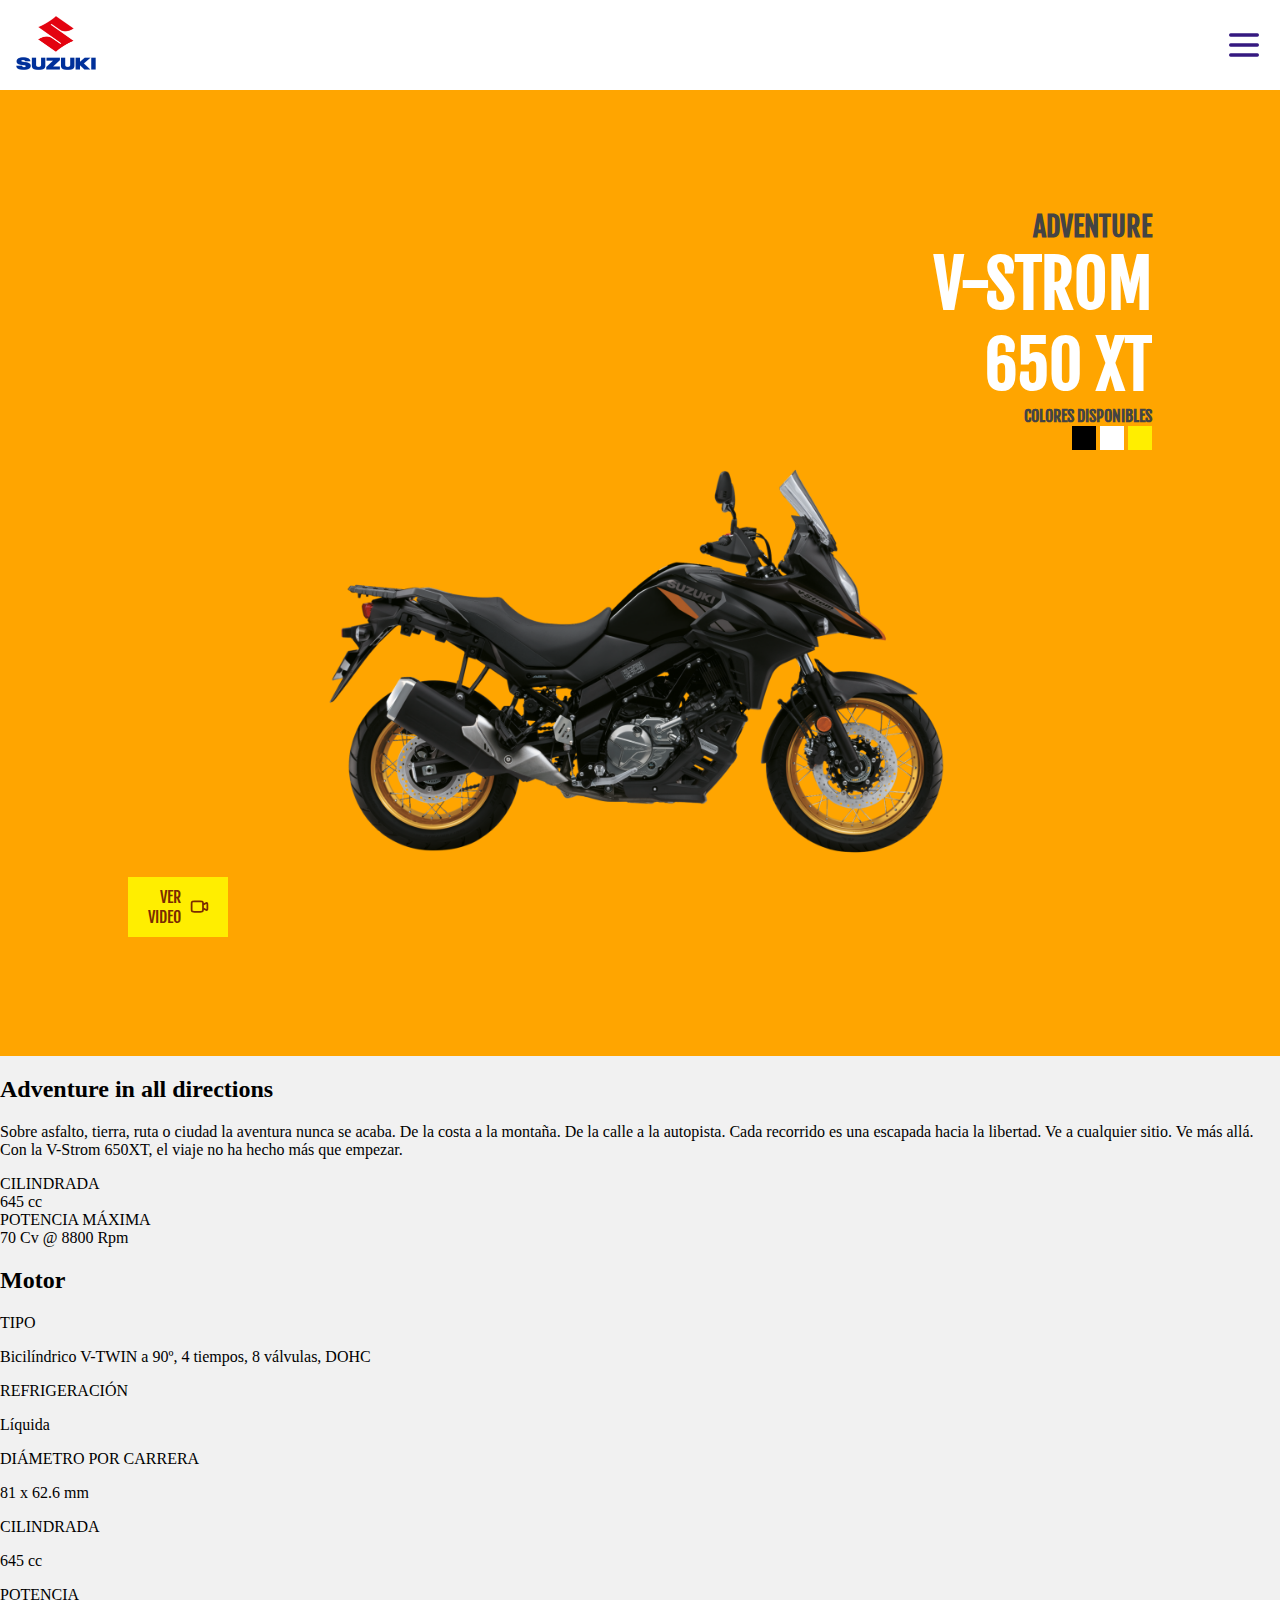
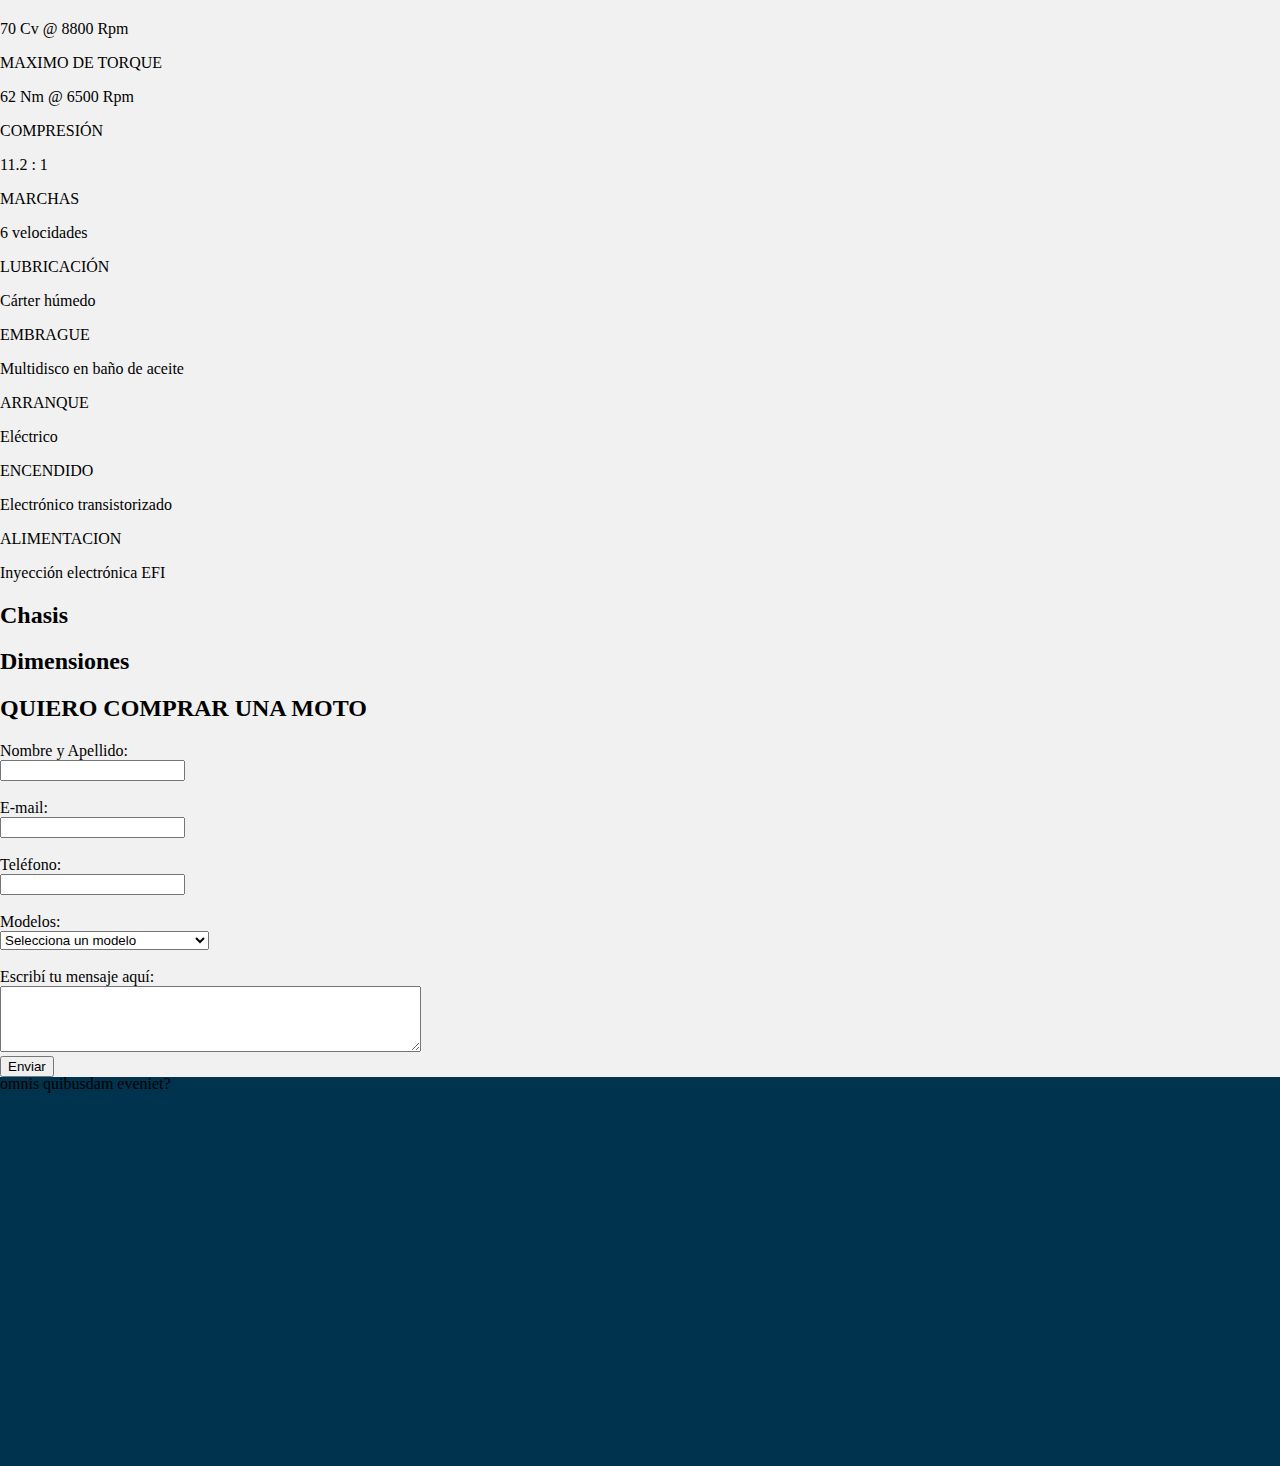
==== index.html @ 455bd17c "funcionalidad con js1" ====
<!DOCTYPE html>
<html lang="en">
<head>
    <meta charset="UTF-8">
    <meta name="viewport" content="width=device-width, initial-scale=1.0">
    <title>Mi primera web</title>
    <link rel="preconnect" href="https://fonts.googleapis.com">
    <link rel="preconnect" href="https://fonts.gstatic.com" crossorigin>
    <link href="https://fonts.googleapis.com/css2?family=Fjalla+One&display=swap" rel="stylesheet">
    <link rel="stylesheet" href="./src/styles.css">

</head>
<body>


    <header>

        <div class="contenedor_header">
            <div class="div_img_logo">
                <img class="logo_susuki" src="./archivos/Suzuki_logo_2.svg.png">
            </div>
            <div class="contenedor_icono_menu">
                <img class="contenedor_icono_menu" src="./archivos/icono_menu.svg" alt="menu">
            </div>
            <ul class="contenedor_links">
                <li class="li_titulo"><a href="index.html">inicio</a></li>
                <li class="li_titulo"><a href="./links/contacto.html">contacto</a></li>
                <li class="li_titulo"><a href="./links/contenido.html">contenido</a></li>
                <li class="li_titulo"><a href="./links/buscador.html">buscador</a></li>
            </ul>
        </div>

    </header>

    <main>

        <!-- titilo de la pagina -->
        <div class="div_img_motos">
            <div class="titulos_v-strom">
                <div class="titulo_2">
                    ADVENTURE
                </div>
                <div class="titulo_1">
                    V-STROM
                </div>
                <div class="titulo_1">
                    650 XT
                </div>
            </div>

            <div class="div_seccion_colores">
                <div class="letras_colores">COLORES DISPONIBLES</div>
                <div class="contenedor_colores">
                    <div class="colores" id="color_negro"></div>
                    <div class="colores" id="color_blanco"></div>
                    <div class="colores" id="color_amarillo"></div>
                </div>
                
            </div>


        <!-- aqui van las imagenes de las motos -->

        
            <img class="img_moto" id="moto_negra" src="./archivos/moto_negra.png">
            <img class="img_moto" id="moto_blanca" src="./archivos/moto_blanca.png">
            <img class="img_moto" id="moto_amarilla" src="./archivos/moto_amarilla.png">
            
            


            <div class="ver_video">
                <a class="a_video" target="_blank" href="https://www.youtube.com/watch?v=mxHO9ex-PoE">
                    <div>VER VIDEO</div>
                    <img class="icono_video" src="./archivos/icono_video.svg" alt="video">
                </a>
                
            </div>
            

        </div>
        
        <!-- descripciones y resto de contenido -->
        <div>
            <h2>Adventure in all directions</h2>
            <p>Sobre asfalto, tierra, ruta o ciudad la aventura nunca se
                acaba. De la costa a la montaña. De la calle a la autopista. 
                Cada recorrido es una escapada hacia la libertad.
                Ve a cualquier sitio. Ve más allá. Con la V-Strom 650XT,
                el viaje no ha hecho más que empezar.</p>



            <div>CILINDRADA</div>
            <div>645 cc</div>
            <div>POTENCIA MÁXIMA</div>
            <div>70 Cv @ 8800 Rpm</div>
        </div>
        

        <!-- recuadro con caracteristicas especificas -->
    
        <div>
            <div>
                <h2>Motor</h2>
                <div>
                    <div>TIPO</div>
                    <p>Bicilíndrico V-TWIN a 90º, 4 tiempos, 8 válvulas, DOHC</p>
                </div>
                <div>
                    <div>REFRIGERACIÓN</div>
                    <p>Líquida</p>
                </div>
                <div>
                    <div>DIÁMETRO POR CARRERA</div>
                    <p>81 x 62.6 mm</p>
                </div>
                <div>
                    <div>CILINDRADA</div>
                    <p>645 cc</p>
                </div>
                <div>
                    <div>POTENCIA</div>
                    <p>70 Cv @ 8800 Rpm</p>
                </div>
                <div>
                    <div>MAXIMO DE TORQUE</div>
                    <p>62 Nm @ 6500 Rpm</p>
                </div>
                <div>
                    <div>COMPRESIÓN</div>
                    <p>11.2 : 1</p>
                </div>
                <div>
                    <div>MARCHAS</div>
                    <p>6 velocidades</p>
                </div>
                <div>
                    <div>LUBRICACIÓN</div>
                    <p>Cárter húmedo</p>
                </div>
                <div>
                    <div>EMBRAGUE</div>
                    <p>Multidisco en baño de aceite</p>
                </div>
                <div>
                    <div>ARRANQUE</div>
                    <p>Eléctrico</p>
                </div>
                <div>
                    <div>ENCENDIDO</div>
                    <p>Electrónico transistorizado</p>
                </div>
                <div>
                    <div>ALIMENTACION</div>
                    <p>Inyección electrónica EFI</p>
                </div>
            </div>
            <div>
                <h2>Chasis</h2>
            </div>
            <div>
                <h2>Dimensiones</h2>
            </div>
        </div>
        

        <div>
            <h2>QUIERO COMPRAR UNA MOTO</h2>
            <form action="">
                <div>
                    <label for="nombre">Nombre y Apellido:</label><br>
                    <input type="text" id="nombre" name="nombre" required><br><br>

                    <label for="email">E-mail:</label><br>
                    <input type="email" id="email" name="email" required><br><br>

                    <label for="telefono">Teléfono:</label><br>
                    <input type="tel" id="telefono" name="telefono" required><br><br>

                    <label for="modelo">Modelos:</label><br>
                    <select id="modelo" name="modelo" required>
                        <option value="">Selecciona un modelo</option>
                        <option value="modelo1">V-STROM 650XT color Negro</option>
                        <option value="modelo2">V-STROM 650XT color blanco</option>
                        <option value="modelo3">V-STROM 650XT color amarillo</option>
                    </select>
                </div>

                <br>

                <div>
                    <label for="mensaje">Escribí tu mensaje aquí:</label><br>
                    <textarea id="mensaje" name="mensaje" rows="4" cols="50" required></textarea>                    
                </div>
                <div>
                    <input type="submit" value="Enviar">
                </div>
            </form>
        </div>
    </main>

    <footer>

        <h3>pie de pagina</h3>
        <p>Lorem, ipsum dolor sit amet consectetur adipisicing elit.
             Explicabo expedita perferendis vitae quos aliquam! Accusantium
              corporis nobis culpa atque, dolorum est sed
             deserunt nihil dolore optio sint omnis quibusdam eveniet?</p>
   
    </footer>
</body>
<script src="./src/app.js"></script>
</html>
---- src/styles.css ----
body {
    background-color: rgb(255, 255, 255);
    margin: 0;
}

header {
    background-color: white;
    position: fixed;
    width: 100%;
    top: 0;
    padding: 1rem;
    z-index: 1;
}

main{
    position: relative;
    top: 5rem;
}

.contenedor_header{
    display: flex;
    justify-content: space-between;
    align-items: center;

}
.contenedor_header{
    margin-right: 2rem;
}

.li_titulo{
    margin: 0.5rem;
    list-style-type: none;
}

.contenedor_links{
    display: none;
    flex-direction: row;

}

a{
    text-decoration: none; /* Elimina el subrayado */
    color: inherit; /* Hereda el color del texto padre */
}


.logo_susuki{
    width: 5rem;
}

.contenedor_icono_menu{
    height: 2.5rem
}




main{
    background-color:#f1f1f1;
}

footer{
    background-color: #00334d;
    height: 50vh;
}


.div_img_motos{
    background-color: orange;
    background-image: url(https://suzukimotosarg.com.ar/wp-content/uploads/2021/08/bgmoto.png);
    background-size: contain;
    display: flex;
    padding: 10%;
    
    flex-wrap: wrap;
    font-family: "Oswald", "Fjalla One", "Raleway", sans-serif;
    color: #444444;
    text-align: right;
    justify-content: flex-end;
    max-height: 45rem;
    justify-content: center;

    

}

.titulos_v-strom{
    width: 100%;
}

.titulo_1{
    color: white;
    font-size: 4rem;
    font-weight: 900;
}

.titulo_2{
    font-weight: 900;
    font-size: calc(1.3rem + .6vw);
}

.img_moto{
   
    
    width: 100%;
    height: 100%;
    max-height: 50rem;
    max-width: 40rem;
    
}

#moto_blanca{
    display: none;
}
#moto_amarilla{
    display: none;
}

.div_seccion_colores{
    

    display: flex;
    align-items: flex-end;
    flex-direction: column;
    width: 100%;
}

.letras_colores{
    width: 10rem;
    font-weight: 700;
    
}

.contenedor_colores{
    width: 100%;
    display: flex;
    justify-content: flex-end;
    gap: 0.25rem;
}
.colores{
    height: 1.5rem;
    width: 1.5rem;

}

#color_negro{
    background-color: black;
    cursor: pointer;
}
#color_blanco{
    background-color: rgb(255, 255, 255);
    cursor: pointer;
}

#color_amarillo{
    background-color: rgb(255, 238, 0);
    cursor: pointer;
}

.ver_video{
    width: 100%;
    display: flex;
    justify-content: flex-start;
    align-items: center;
}

.a_video{
    text-decoration: none;
    color: inherit;
    width: 5rem;
    display: flex;
    justify-content: flex-start;
    align-items: center;
    background-color: #ffee00;
    padding: 10px;    
    color: #7a2b00;
}

.icono_video{
    height: 1.3rem;
    margin: 0.5rem;
    
}
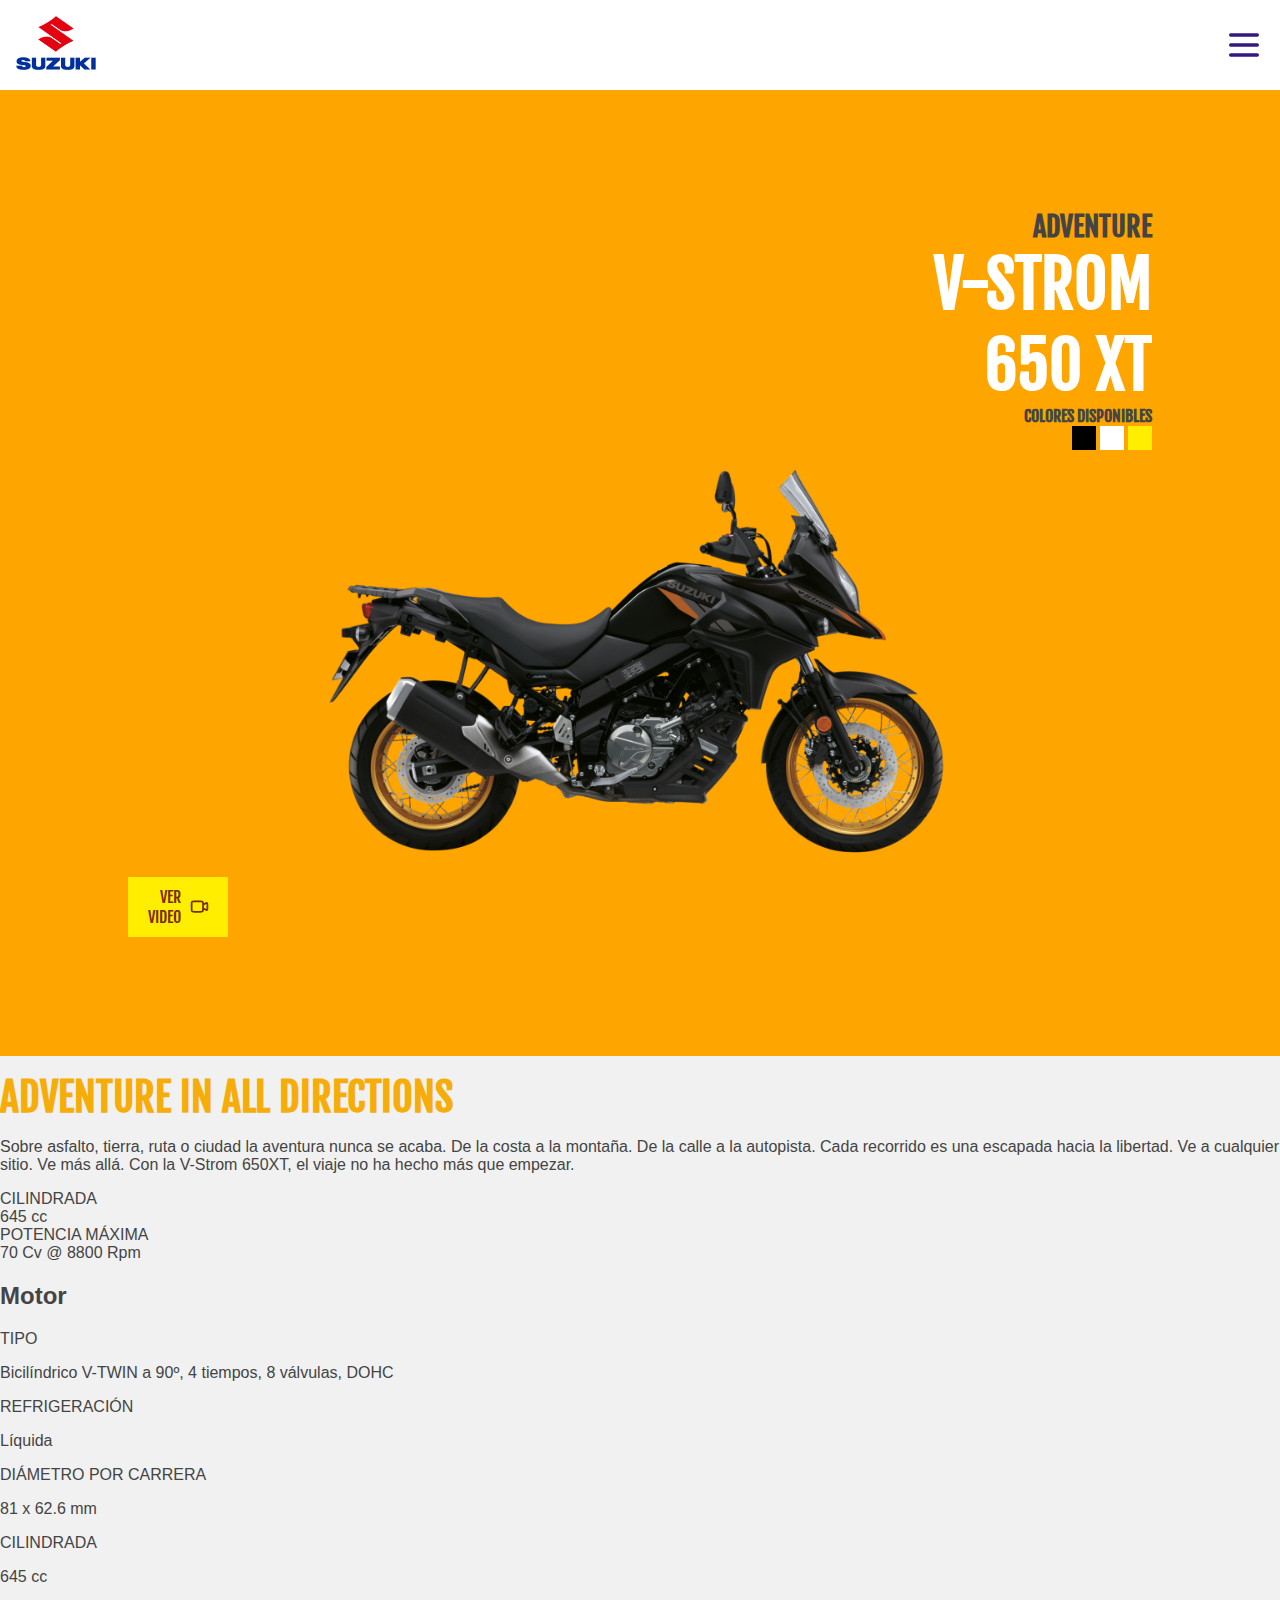
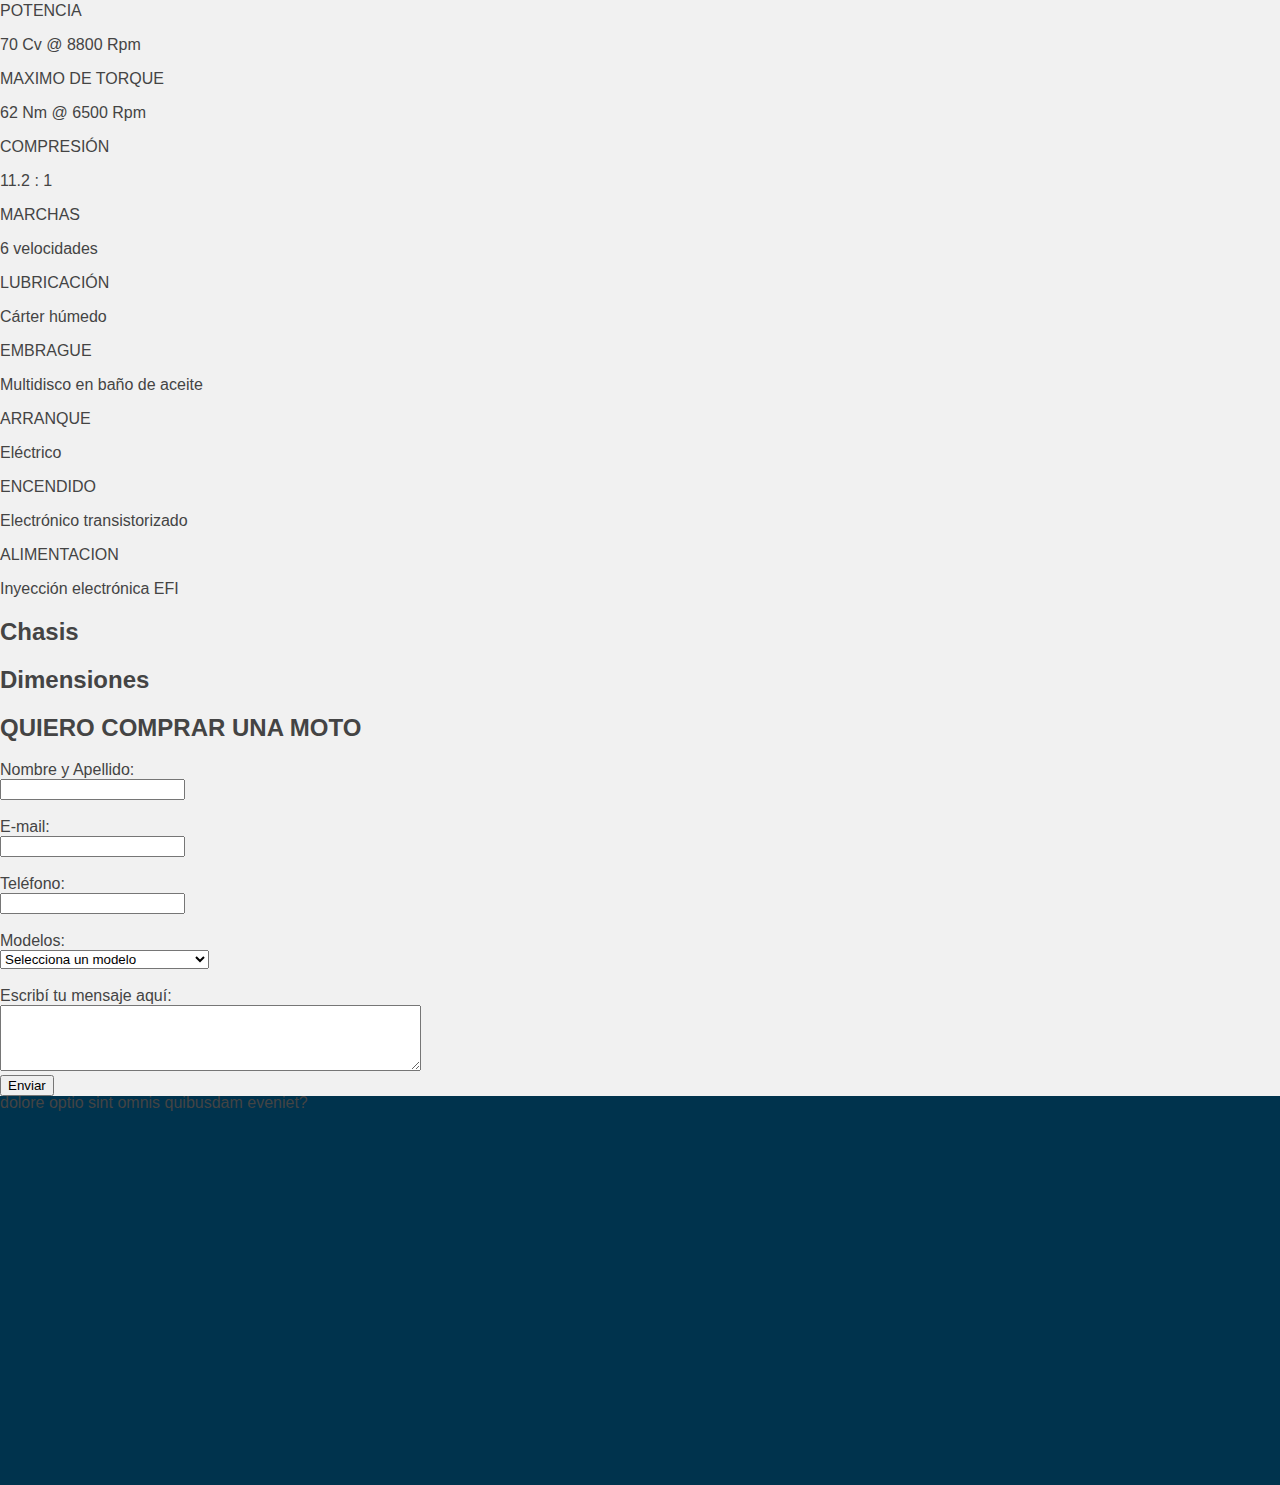
==== commit d9afde68: "funcionalidad con js2" ====
--- a/index.html
+++ b/index.html
@@ -82,7 +82,7 @@
         
         <!-- descripciones y resto de contenido -->
         <div>
-            <h2>Adventure in all directions</h2>
+            <h2 class="eslogan">ADVENTURE IN ALL DIRECTIONS</h2>
             <p>Sobre asfalto, tierra, ruta o ciudad la aventura nunca se
                 acaba. De la costa a la montaña. De la calle a la autopista. 
                 Cada recorrido es una escapada hacia la libertad.
--- a/src/styles.css
+++ b/src/styles.css
@@ -1,6 +1,8 @@
 body {
     background-color: rgb(255, 255, 255);
     margin: 0;
+    font-family: "Fira Sans", "Roboto", "Open Sans", sans-serif;
+    color: #444444;
 }
 
 header {
@@ -182,4 +184,10 @@
     
 }
 
-
+.eslogan{
+    color: #f6ad09;
+    margin: 1rem 0rem;
+    font-size: 2.5rem;
+    font-weight: bolder;
+    font-family: "Oswald", "Fjalla One", "Raleway", sans-serif;
+}
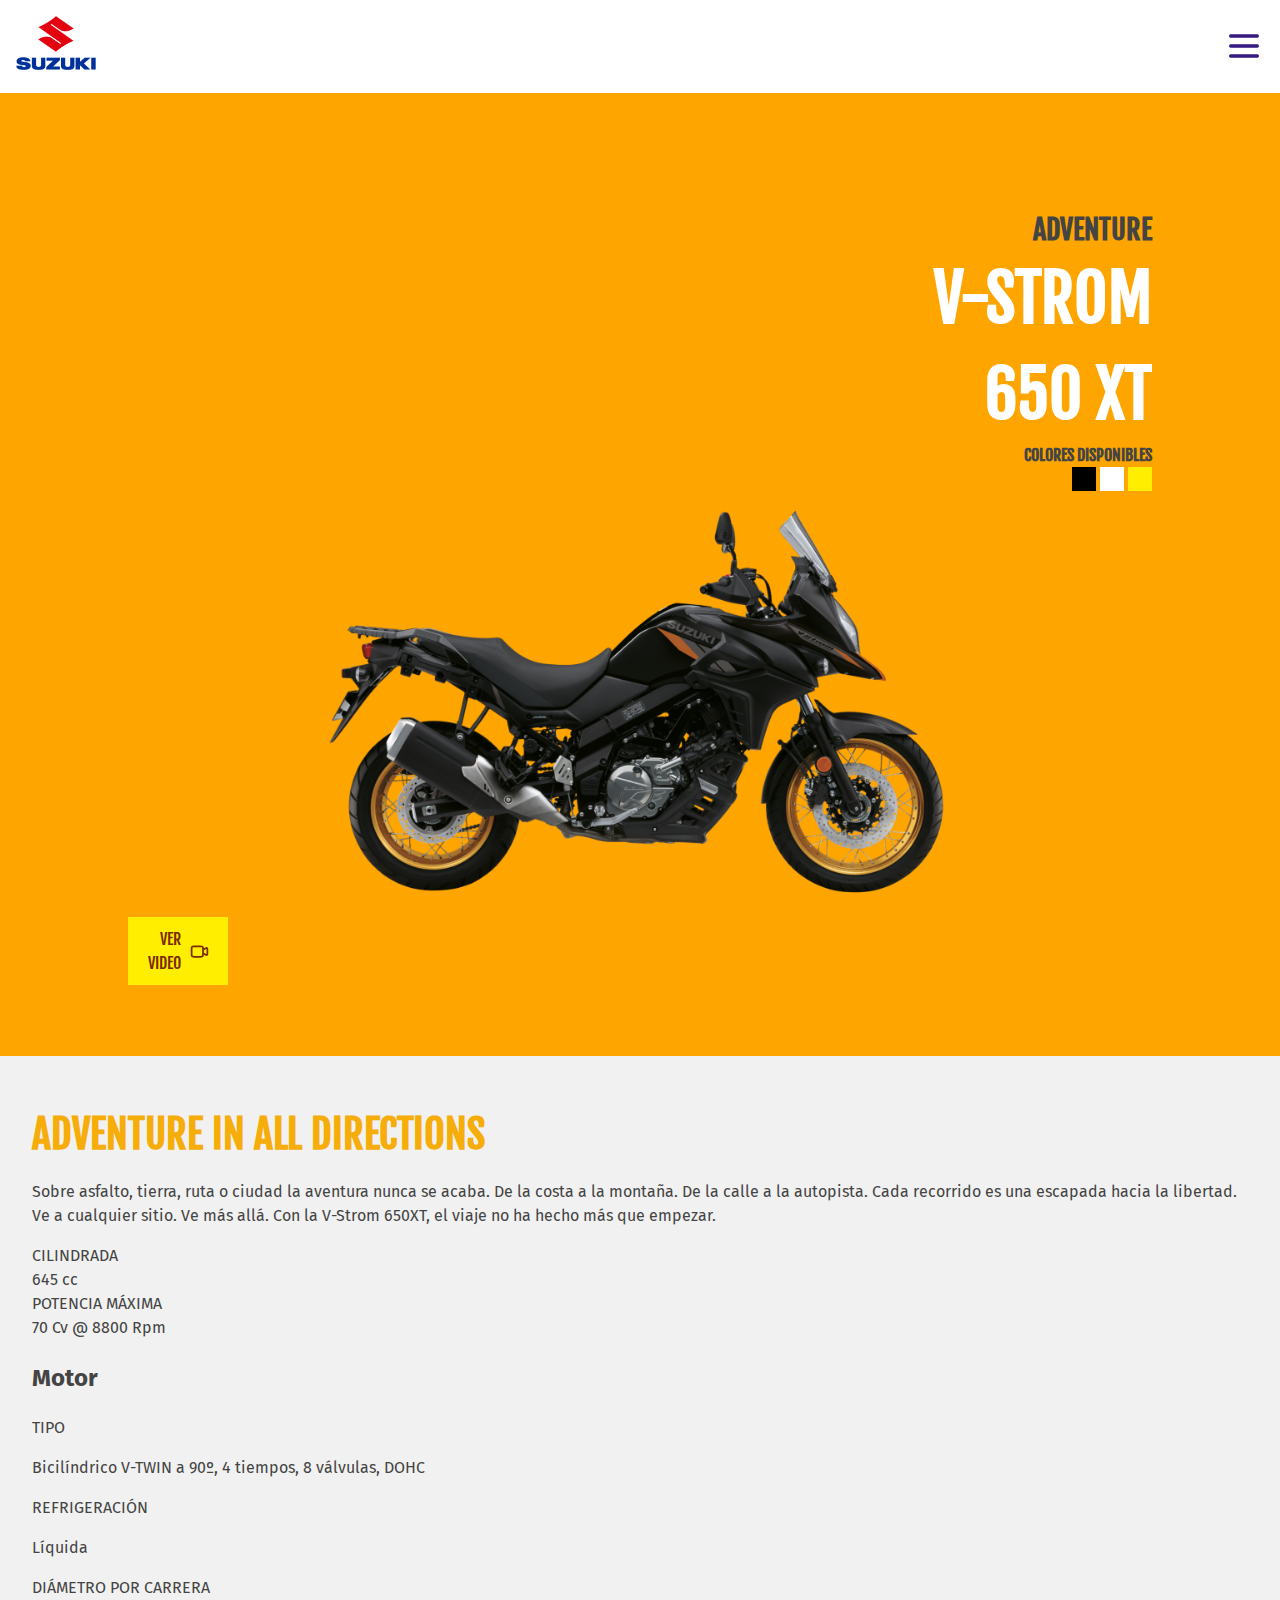
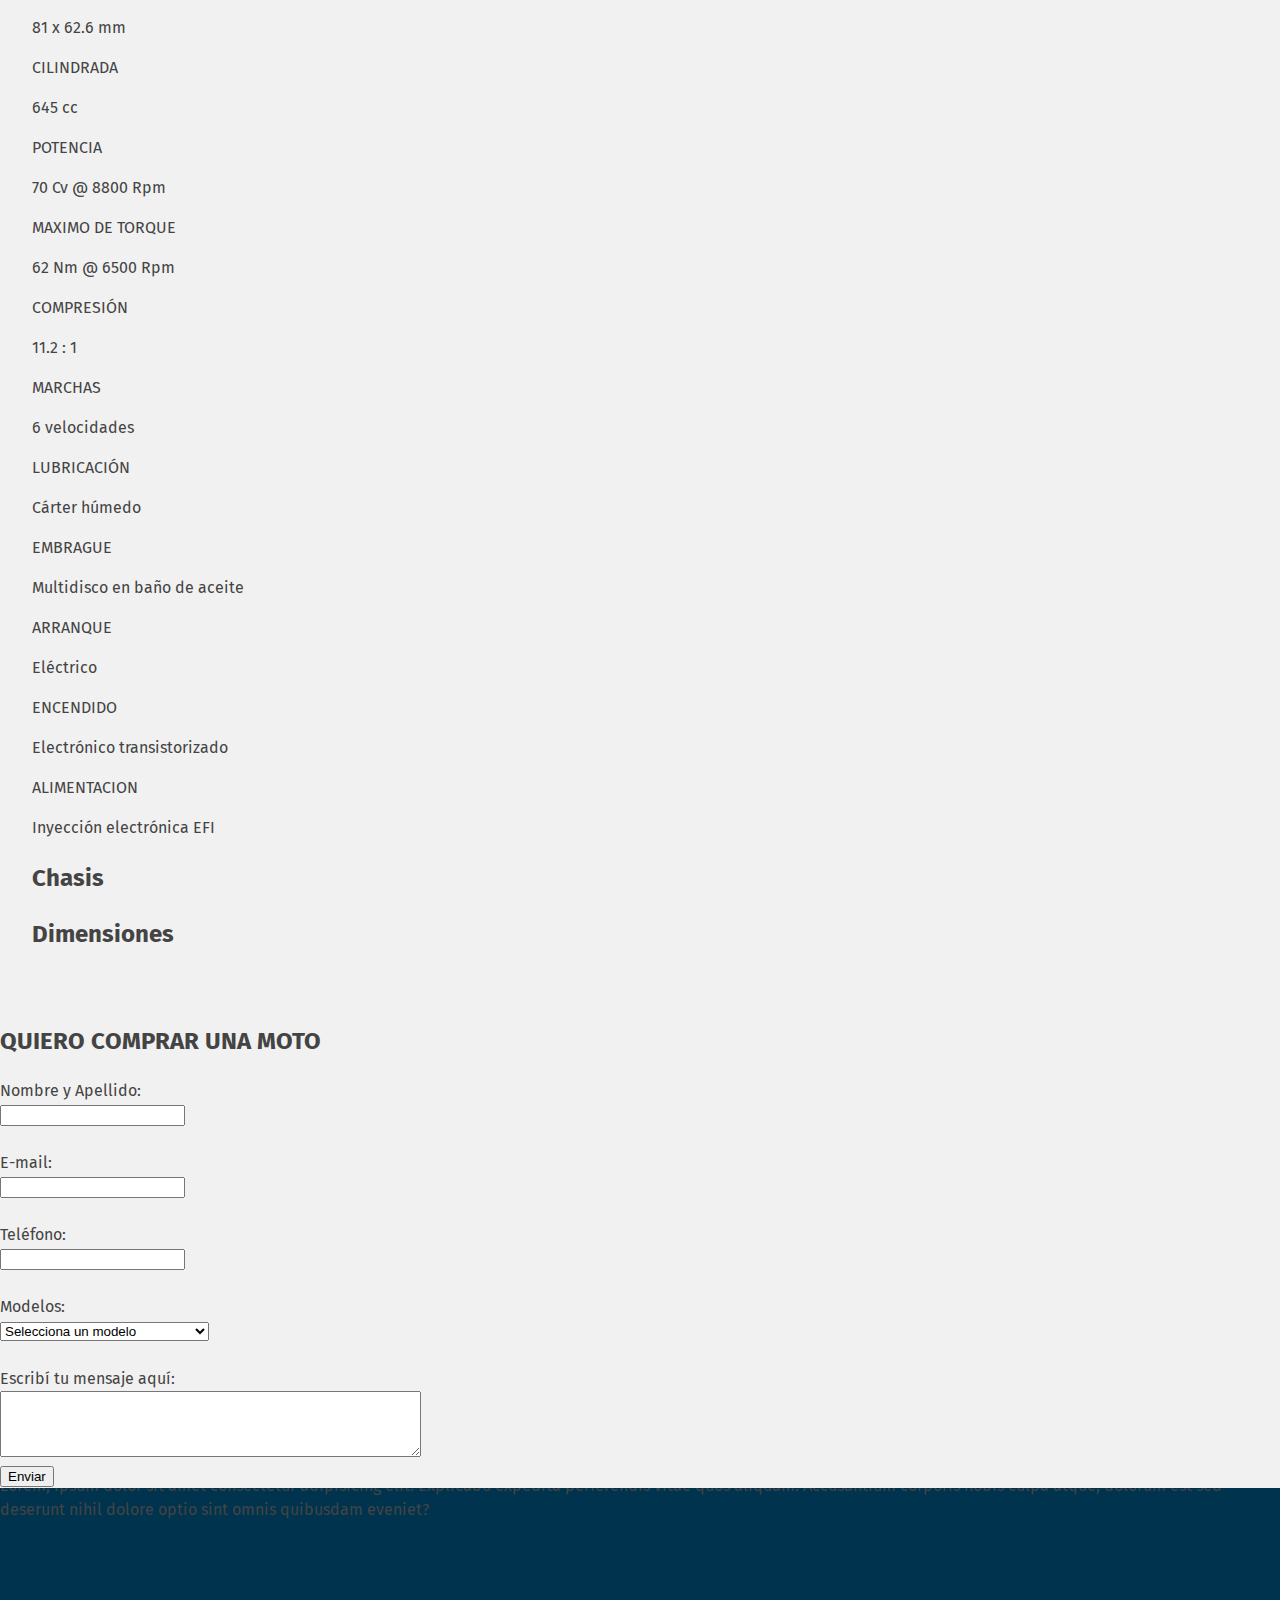
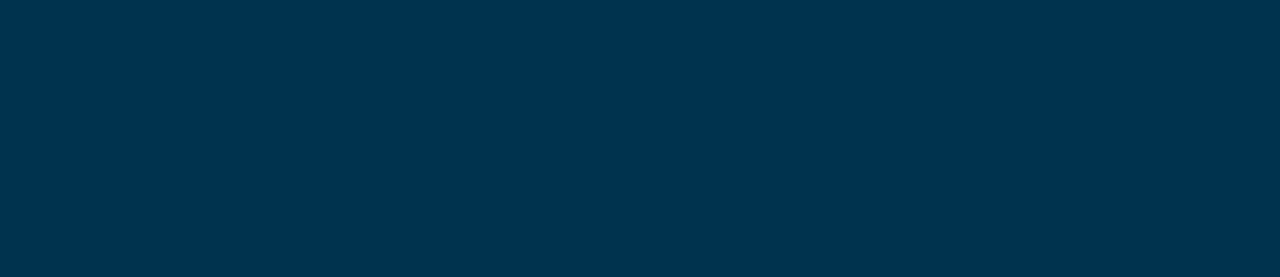
==== commit c7a13c7e: "funcionalidad con js4" ====
--- a/index.html
+++ b/index.html
@@ -7,6 +7,9 @@
     <link rel="preconnect" href="https://fonts.googleapis.com">
     <link rel="preconnect" href="https://fonts.gstatic.com" crossorigin>
     <link href="https://fonts.googleapis.com/css2?family=Fjalla+One&display=swap" rel="stylesheet">
+    <link rel="preconnect" href="https://fonts.googleapis.com">
+    <link rel="preconnect" href="https://fonts.gstatic.com" crossorigin>
+    <link href="https://fonts.googleapis.com/css2?family=Fira+Sans:ital,wght@0,100;0,200;0,300;0,400;0,500;0,600;0,700;0,800;0,900;1,100;1,200;1,300;1,400;1,500;1,600;1,700;1,800;1,900&family=Fjalla+One&display=swap" rel="stylesheet">
     <link rel="stylesheet" href="./src/styles.css">
 
 </head>
@@ -81,89 +84,93 @@
         </div>
         
         <!-- descripciones y resto de contenido -->
-        <div>
-            <h2 class="eslogan">ADVENTURE IN ALL DIRECTIONS</h2>
-            <p>Sobre asfalto, tierra, ruta o ciudad la aventura nunca se
-                acaba. De la costa a la montaña. De la calle a la autopista. 
-                Cada recorrido es una escapada hacia la libertad.
-                Ve a cualquier sitio. Ve más allá. Con la V-Strom 650XT,
-                el viaje no ha hecho más que empezar.</p>
-
-
-
-            <div>CILINDRADA</div>
-            <div>645 cc</div>
-            <div>POTENCIA MÁXIMA</div>
-            <div>70 Cv @ 8800 Rpm</div>
-        </div>
+
+        <div class="container-descripciones">
+
+            
+            <div>
+                <h2 class="eslogan">ADVENTURE IN ALL DIRECTIONS</h2>
+                <p>Sobre asfalto, tierra, ruta o ciudad la aventura nunca se
+                    acaba. De la costa a la montaña. De la calle a la autopista. 
+                    Cada recorrido es una escapada hacia la libertad.
+                    Ve a cualquier sitio. Ve más allá. Con la V-Strom 650XT,
+                    el viaje no ha hecho más que empezar.</p>
+
+
+
+                <div>CILINDRADA</div>
+                <div>645 cc</div>
+                <div>POTENCIA MÁXIMA</div>
+                <div>70 Cv @ 8800 Rpm</div>
+            </div>
+            
+
+            <!-- recuadro con caracteristicas especificas -->
         
-
-        <!-- recuadro con caracteristicas especificas -->
-    
-        <div>
             <div>
-                <h2>Motor</h2>
-                <div>
-                    <div>TIPO</div>
-                    <p>Bicilíndrico V-TWIN a 90º, 4 tiempos, 8 válvulas, DOHC</p>
-                </div>
-                <div>
-                    <div>REFRIGERACIÓN</div>
-                    <p>Líquida</p>
-                </div>
-                <div>
-                    <div>DIÁMETRO POR CARRERA</div>
-                    <p>81 x 62.6 mm</p>
-                </div>
-                <div>
-                    <div>CILINDRADA</div>
-                    <p>645 cc</p>
-                </div>
-                <div>
-                    <div>POTENCIA</div>
-                    <p>70 Cv @ 8800 Rpm</p>
-                </div>
-                <div>
-                    <div>MAXIMO DE TORQUE</div>
-                    <p>62 Nm @ 6500 Rpm</p>
-                </div>
-                <div>
-                    <div>COMPRESIÓN</div>
-                    <p>11.2 : 1</p>
-                </div>
-                <div>
-                    <div>MARCHAS</div>
-                    <p>6 velocidades</p>
-                </div>
-                <div>
-                    <div>LUBRICACIÓN</div>
-                    <p>Cárter húmedo</p>
-                </div>
-                <div>
-                    <div>EMBRAGUE</div>
-                    <p>Multidisco en baño de aceite</p>
-                </div>
-                <div>
-                    <div>ARRANQUE</div>
-                    <p>Eléctrico</p>
-                </div>
-                <div>
-                    <div>ENCENDIDO</div>
-                    <p>Electrónico transistorizado</p>
-                </div>
-                <div>
-                    <div>ALIMENTACION</div>
-                    <p>Inyección electrónica EFI</p>
-                </div>
-            </div>
-            <div>
-                <h2>Chasis</h2>
-            </div>
-            <div>
-                <h2>Dimensiones</h2>
-            </div>
-        </div>
-        
+                <div>
+                    <h2>Motor</h2>
+                    <div>
+                        <div>TIPO</div>
+                        <p>Bicilíndrico V-TWIN a 90º, 4 tiempos, 8 válvulas, DOHC</p>
+                    </div>
+                    <div>
+                        <div>REFRIGERACIÓN</div>
+                        <p>Líquida</p>
+                    </div>
+                    <div>
+                        <div>DIÁMETRO POR CARRERA</div>
+                        <p>81 x 62.6 mm</p>
+                    </div>
+                    <div>
+                        <div>CILINDRADA</div>
+                        <p>645 cc</p>
+                    </div>
+                    <div>
+                        <div>POTENCIA</div>
+                        <p>70 Cv @ 8800 Rpm</p>
+                    </div>
+                    <div>
+                        <div>MAXIMO DE TORQUE</div>
+                        <p>62 Nm @ 6500 Rpm</p>
+                    </div>
+                    <div>
+                        <div>COMPRESIÓN</div>
+                        <p>11.2 : 1</p>
+                    </div>
+                    <div>
+                        <div>MARCHAS</div>
+                        <p>6 velocidades</p>
+                    </div>
+                    <div>
+                        <div>LUBRICACIÓN</div>
+                        <p>Cárter húmedo</p>
+                    </div>
+                    <div>
+                        <div>EMBRAGUE</div>
+                        <p>Multidisco en baño de aceite</p>
+                    </div>
+                    <div>
+                        <div>ARRANQUE</div>
+                        <p>Eléctrico</p>
+                    </div>
+                    <div>
+                        <div>ENCENDIDO</div>
+                        <p>Electrónico transistorizado</p>
+                    </div>
+                    <div>
+                        <div>ALIMENTACION</div>
+                        <p>Inyección electrónica EFI</p>
+                    </div>
+                </div>
+                <div>
+                    <h2>Chasis</h2>
+                </div>
+                <div>
+                    <h2>Dimensiones</h2>
+                </div>
+            </div>
+        </div>
 
         <div>
             <h2>QUIERO COMPRAR UNA MOTO</h2>
--- a/src/styles.css
+++ b/src/styles.css
@@ -3,6 +3,9 @@
     margin: 0;
     font-family: "Fira Sans", "Roboto", "Open Sans", sans-serif;
     color: #444444;
+    font-size: 1rem;
+    font-weight: 400;
+    line-height: 1.5;
 }
 
 header {
@@ -191,3 +194,8 @@
     font-weight: bolder;
     font-family: "Oswald", "Fjalla One", "Raleway", sans-serif;
 }
+
+.container-descripciones{
+    padding: 2rem;
+}
+
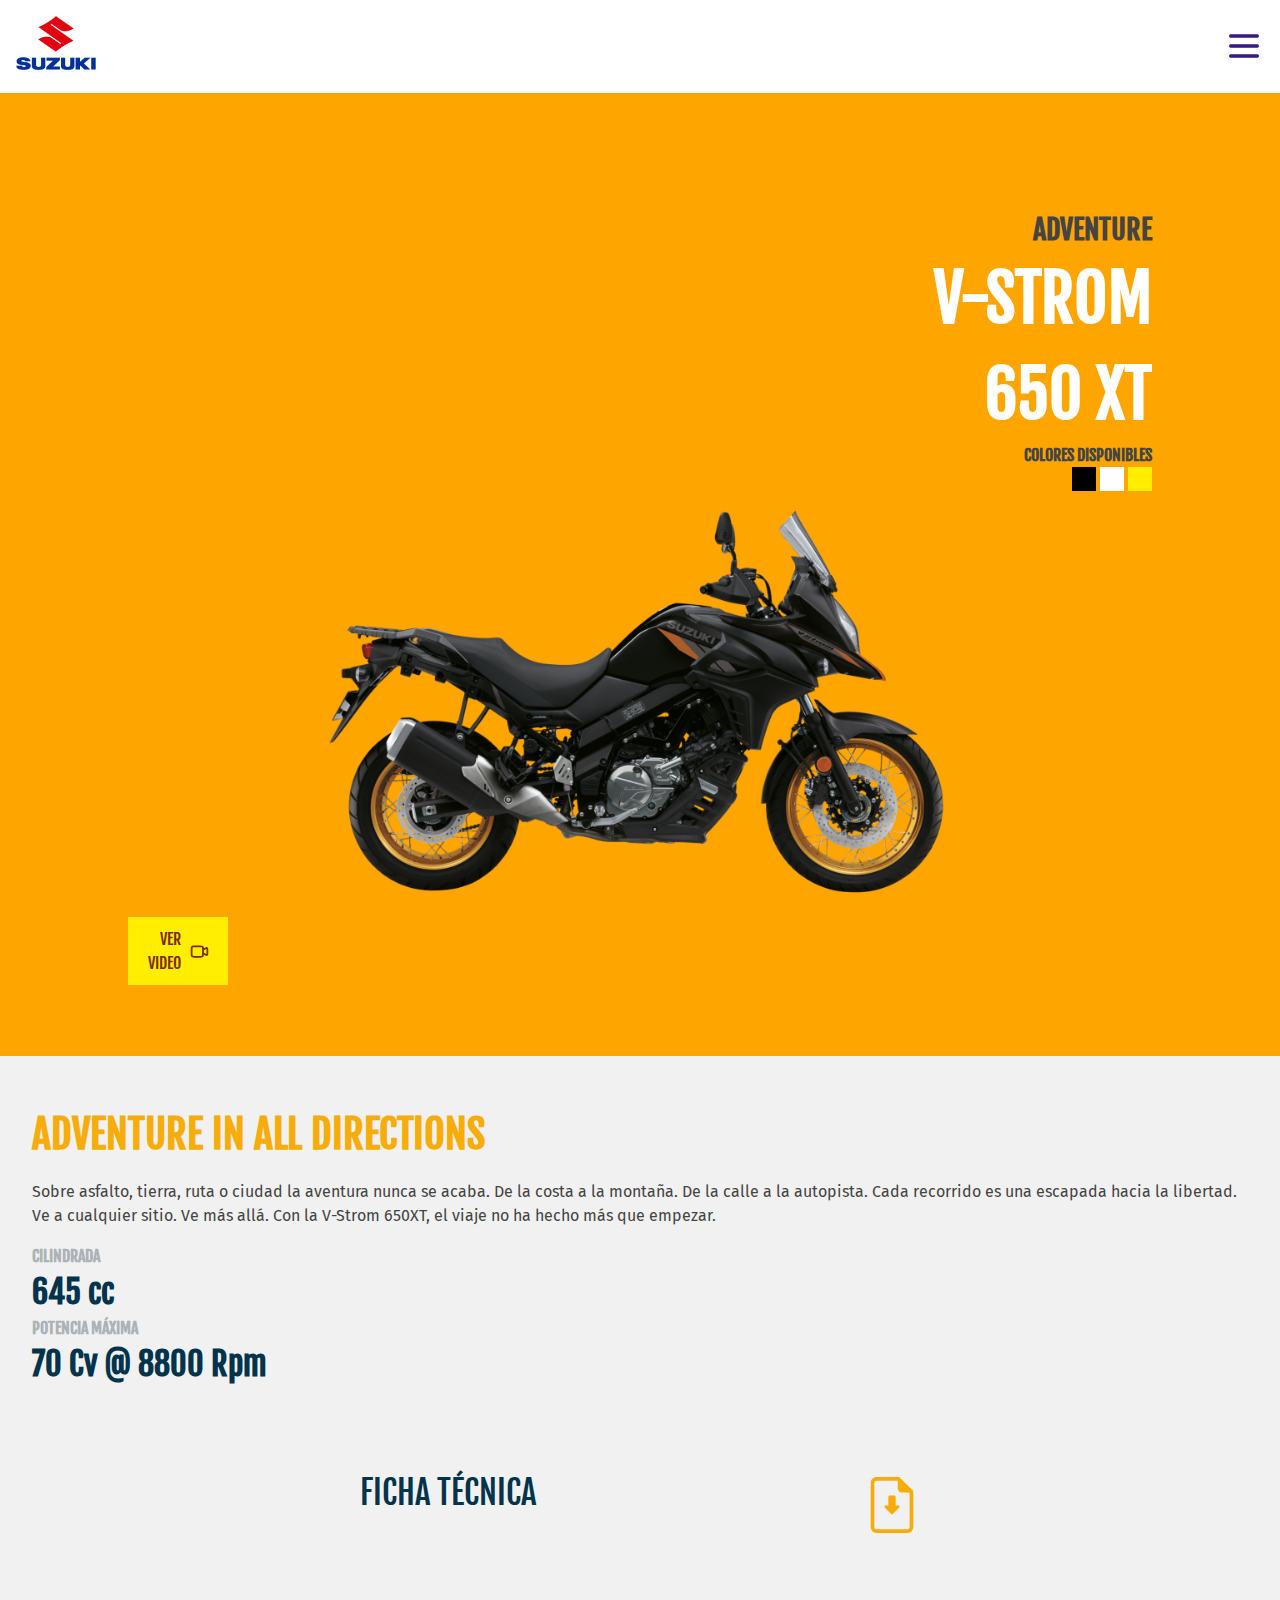
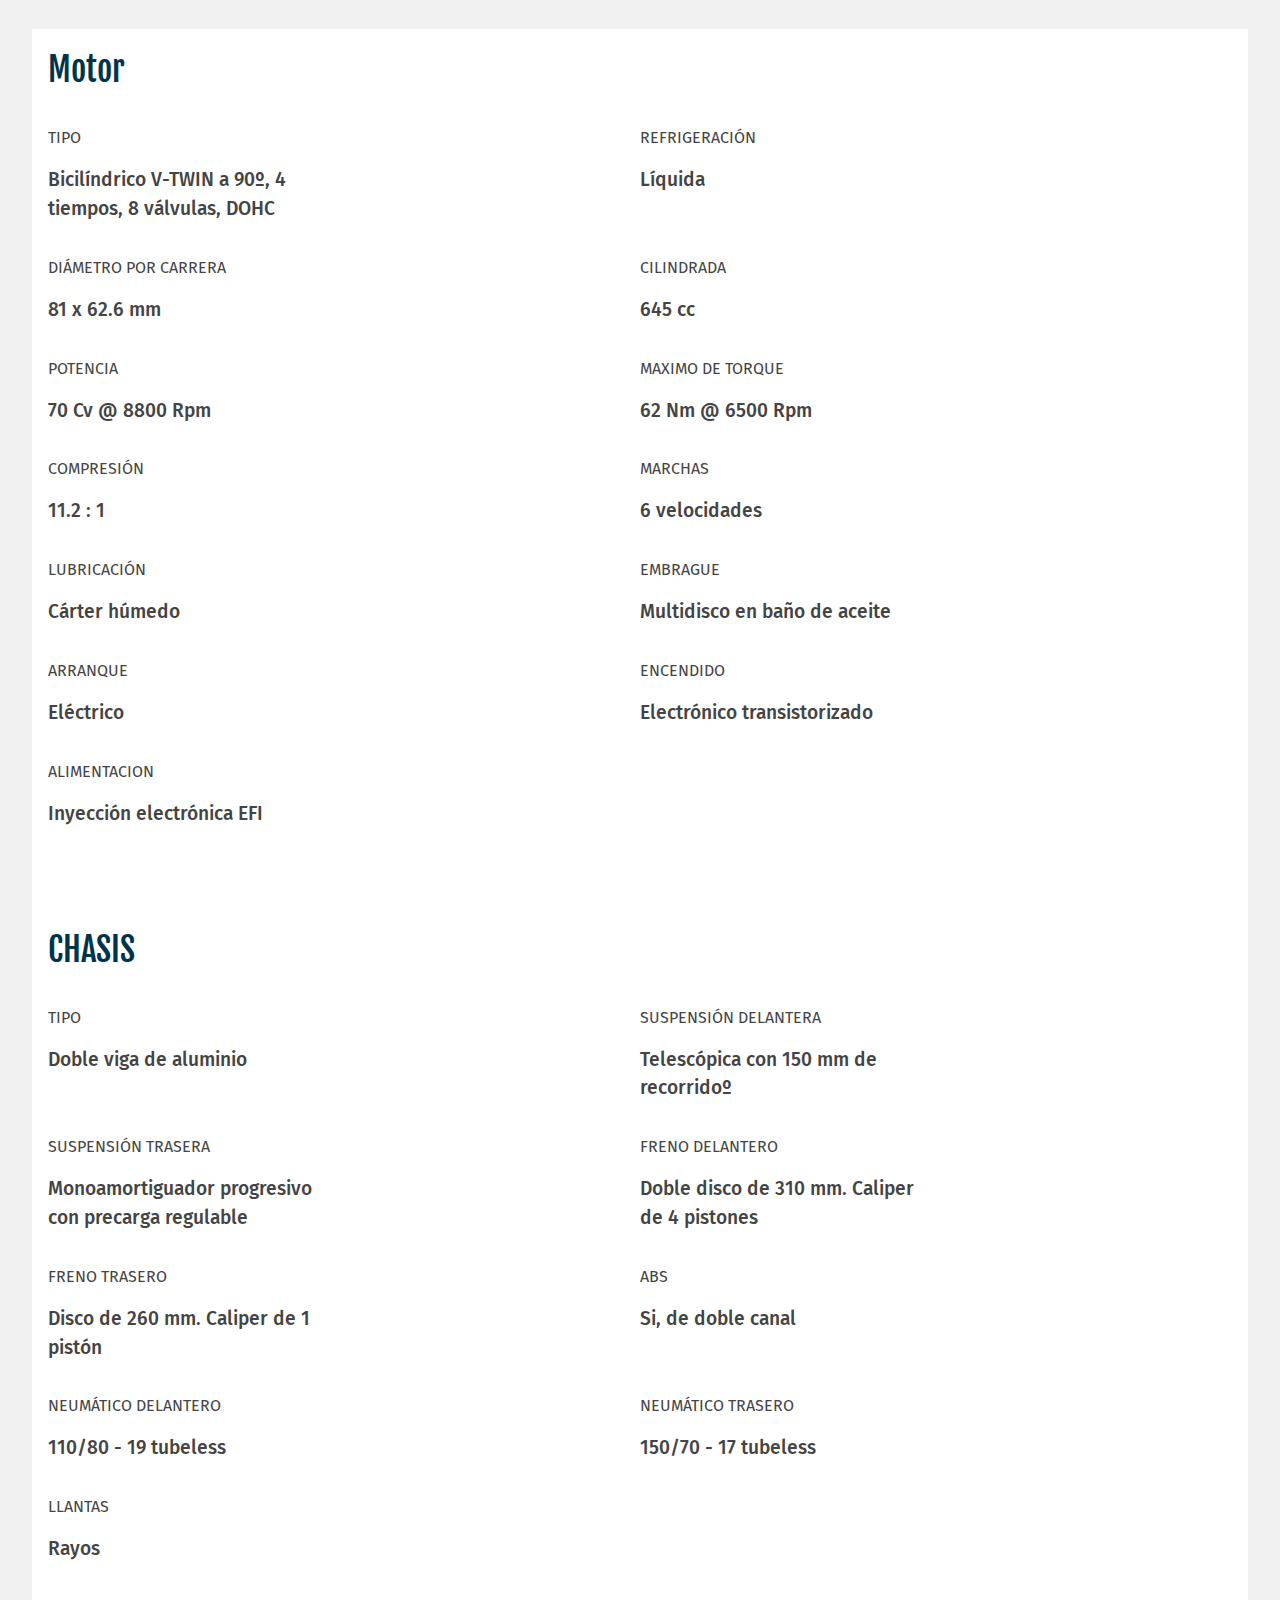
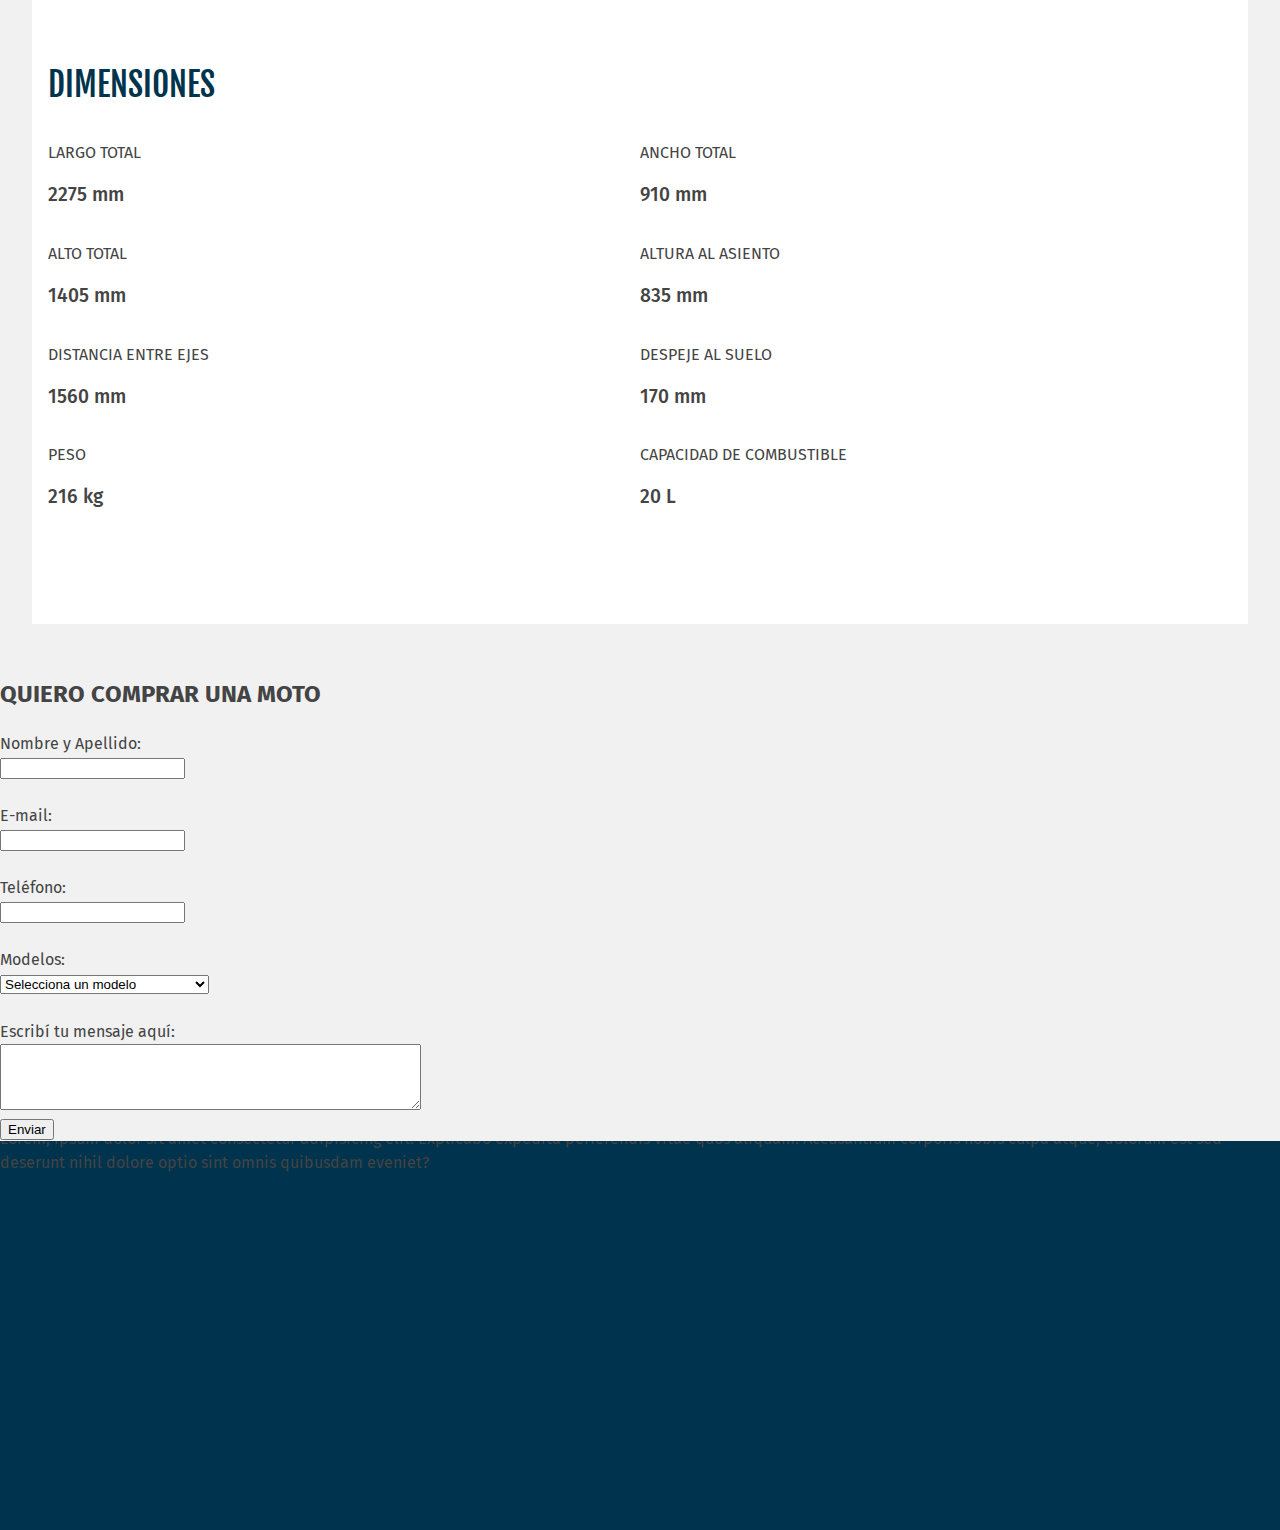
==== commit 07dad9a0: "TABLA TERMINADA" ====
--- a/index.html
+++ b/index.html
@@ -88,7 +88,7 @@
         <div class="container-descripciones">
 
             
-            <div>
+            <div class="div-descripciones">
                 <h2 class="eslogan">ADVENTURE IN ALL DIRECTIONS</h2>
                 <p>Sobre asfalto, tierra, ruta o ciudad la aventura nunca se
                     acaba. De la costa a la montaña. De la calle a la autopista. 
@@ -97,78 +97,170 @@
                     el viaje no ha hecho más que empezar.</p>
 
 
-
-                <div>CILINDRADA</div>
-                <div>645 cc</div>
-                <div>POTENCIA MÁXIMA</div>
-                <div>70 Cv @ 8800 Rpm</div>
+                <div>
+                    <div class="titulo-gris-pequeño">CILINDRADA</div>
+                    <div class="titulo-blue-mediano">645 cc</div>
+                    <div class="titulo-gris-pequeño">POTENCIA MÁXIMA</div>
+                    <div class="titulo-blue-mediano">70 Cv @ 8800 Rpm</div>
+                </div>
             </div>
             
 
             <!-- recuadro con caracteristicas especificas -->
         
             <div>
-                <div>
-                    <h2>Motor</h2>
-                    <div>
-                        <div>TIPO</div>
-                        <p>Bicilíndrico V-TWIN a 90º, 4 tiempos, 8 válvulas, DOHC</p>
+                <div class="div-ficha-tecnica">
+                    <div class="titulo-blue-pequeño">FICHA TÉCNICA</div>
+                    <a href=""><img class="icono_documento" src="./archivos/documento_icono.svg" alt=""></a>
+                </div>
+
+                <div class="tabla-caracteristicas">
+
+
+                    <!-- tabla 1 'motor' -->
+
+
+                    <div class="titulo-blue-pequeño">Motor</div>
+                    <div class="tabla">
+                        <div>
+                            <div>TIPO</div>
+                            <div class="p-caracteristicas">Bicilíndrico V-TWIN a 90º, 4 tiempos, 8 válvulas, DOHC</div>
+                        </div>
+                        <div>
+                            <div>REFRIGERACIÓN</div>
+                            <div class="p-caracteristicas">Líquida</div>
+                        </div>
+                        <div>
+                            <div>DIÁMETRO POR CARRERA</div>
+                            <div class="p-caracteristicas">81 x 62.6 mm</div>
+                        </div>
+                        <div>
+                            <div>CILINDRADA</div>
+                            <div class="p-caracteristicas">645 cc</div>
+                        </div>
+                        <div>
+                            <div>POTENCIA</div>
+                            <div class="p-caracteristicas">70 Cv @ 8800 Rpm</div>
+                        </div>
+                        <div>
+                            <div>MAXIMO DE TORQUE</div>
+                            <div class="p-caracteristicas">62 Nm @ 6500 Rpm</div>
+                        </div>
+                        <div>
+                            <div>COMPRESIÓN</div>
+                            <div class="p-caracteristicas">11.2 : 1</div>
+                        </div>
+                        <div>
+                            <div>MARCHAS</div>
+                            <div class="p-caracteristicas">6 velocidades</div>
+                        </div>
+                        <div>
+                            <div>LUBRICACIÓN</div>
+                            <div class="p-caracteristicas">Cárter húmedo</div>
+                        </div>
+                        <div>
+                            <div>EMBRAGUE</div>
+                            <div class="p-caracteristicas">Multidisco en baño de aceite</div>
+                        </div>
+                        <div>
+                            <div>ARRANQUE</div>
+                            <div class="p-caracteristicas">Eléctrico</div>
+                        </div>
+                        <div>
+                            <div>ENCENDIDO</div>
+                            <div class="p-caracteristicas">Electrónico transistorizado</div>
+                        </div>
+                        <div>
+                            <div>ALIMENTACION</div>
+                            <div class="p-caracteristicas">Inyección electrónica EFI</div>
+                        </div>
+                    </div> 
+                    
+                    <!-- tabla 2 'Chasis' -->
+
+
+                    <div class="titulo-blue-pequeño">CHASIS</div>
+                    <div class="tabla">
+                        <div>
+                            <div>TIPO</div>
+                            <div class="p-caracteristicas">Doble viga de aluminio</div>
+                        </div>
+                        <div>
+                            <div>SUSPENSIÓN DELANTERA</div>
+                            <div class="p-caracteristicas">Telescópica con 150 mm de recorridoº</div>
+                        </div>
+                        <div>
+                            <div>SUSPENSIÓN TRASERA</div>
+                            <div class="p-caracteristicas">Monoamortiguador progresivo con precarga regulable</div>
+                        </div>
+                        <div>
+                            <div>FRENO DELANTERO</div>
+                            <div class="p-caracteristicas">Doble disco de 310 mm. Caliper de 4 pistones</div>
+                        </div>
+                        <div>
+                            <div>FRENO TRASERO</div>
+                            <div class="p-caracteristicas">Disco de 260 mm. Caliper de 1 pistón</div>
+                        </div>
+                        <div>
+                            <div>ABS</div>
+                            <div class="p-caracteristicas">Si, de doble canal</div>
+                        </div>
+                        <div>
+                            <div>NEUMÁTICO DELANTERO</div>
+                            <div class="p-caracteristicas">110/80 - 19 tubeless</div>
+                        </div>
+                        <div>
+                            <div>NEUMÁTICO TRASERO</div>
+                            <div class="p-caracteristicas">150/70 - 17 tubeless</div>
+                        </div>
+                        <div>
+                            <div>LLANTAS</div>
+                            <div class="p-caracteristicas">Rayos</div>
+                        </div>
+                    </div>  
+                    
+                    <!-- tabla 3 'Dimensiones' -->
+
+                    <div class="titulo-blue-pequeño">DIMENSIONES</div>
+                    <div class="tabla">
+                        <div>
+                            <div>LARGO TOTAL</div>
+                            <div class="p-caracteristicas">2275 mm</div>
+                        </div>
+                        <div>
+                            <div>ANCHO TOTAL</div>
+                            <div class="p-caracteristicas">910 mm</div>
+                        </div>
+                        <div>
+                            <div>ALTO TOTAL</div>
+                            <div class="p-caracteristicas">1405 mm</div>
+                        </div>
+                        <div>
+                            <div>ALTURA AL ASIENTO</div>
+                            <div class="p-caracteristicas">835 mm</div>
+                        </div>
+                        <div>
+                            <div>DISTANCIA ENTRE EJES</div>
+                            <div class="p-caracteristicas">1560 mm</div>
+                        </div>
+                        <div>
+                            <div>DESPEJE AL SUELO</div>
+                            <div class="p-caracteristicas">170 mm</div>
+                        </div>
+                        <div>
+                            <div>PESO</div>
+                            <div class="p-caracteristicas">216 kg</div>
+                        </div>
+                        <div>
+                            <div>CAPACIDAD DE COMBUSTIBLE</div>
+                            <div class="p-caracteristicas">20 L</div>
+                        </div>
                     </div>
-                    <div>
-                        <div>REFRIGERACIÓN</div>
-                        <p>Líquida</p>
-                    </div>
-                    <div>
-                        <div>DIÁMETRO POR CARRERA</div>
-                        <p>81 x 62.6 mm</p>
-                    </div>
-                    <div>
-                        <div>CILINDRADA</div>
-                        <p>645 cc</p>
-                    </div>
-                    <div>
-                        <div>POTENCIA</div>
-                        <p>70 Cv @ 8800 Rpm</p>
-                    </div>
-                    <div>
-                        <div>MAXIMO DE TORQUE</div>
-                        <p>62 Nm @ 6500 Rpm</p>
-                    </div>
-                    <div>
-                        <div>COMPRESIÓN</div>
-                        <p>11.2 : 1</p>
-                    </div>
-                    <div>
-                        <div>MARCHAS</div>
-                        <p>6 velocidades</p>
-                    </div>
-                    <div>
-                        <div>LUBRICACIÓN</div>
-                        <p>Cárter húmedo</p>
-                    </div>
-                    <div>
-                        <div>EMBRAGUE</div>
-                        <p>Multidisco en baño de aceite</p>
-                    </div>
-                    <div>
-                        <div>ARRANQUE</div>
-                        <p>Eléctrico</p>
-                    </div>
-                    <div>
-                        <div>ENCENDIDO</div>
-                        <p>Electrónico transistorizado</p>
-                    </div>
-                    <div>
-                        <div>ALIMENTACION</div>
-                        <p>Inyección electrónica EFI</p>
-                    </div>
-                </div>
-                <div>
-                    <h2>Chasis</h2>
-                </div>
-                <div>
-                    <h2>Dimensiones</h2>
-                </div>
+
+                </div>   
+
+              
+
             </div>
         </div>
 
--- a/src/styles.css
+++ b/src/styles.css
@@ -199,3 +199,61 @@
     padding: 2rem;
 }
 
+.div-descripciones{
+    margin-bottom: 5rem;
+}
+
+.titulo-gris-pequeño{
+    color: #adb2b8;
+    font-family: 'Fjalla One';
+    font-weight: 700;
+}
+
+.titulo-blue-mediano{
+    font-size: 2rem;
+    font-weight: bolder;
+    color: #00344c;
+    font-family: 'Fjalla One';
+}
+
+
+.div-ficha-tecnica{
+    display: flex;
+    justify-content: space-evenly;
+    align-items: center;
+    margin-bottom: 5rem;
+}
+
+.titulo-blue-pequeño{
+    color: #00344c;
+    font-size: calc(1.325rem + .9vw);
+    font-family: "Oswald", "Fjalla One", "Raleway", sans-serif;
+    margin-bottom: 2rem;
+}
+
+.icono_documento{
+    height: 3.5rem;
+}
+
+.tabla-caracteristicas{
+    background-color: #ffffff;
+    padding: 1rem;
+}
+
+.p-caracteristicas{
+    font-weight: 500;
+    font-size: 1.2rem;
+}
+
+.tabla{
+    display: flex;
+    flex-wrap: wrap;
+    justify-content: space-between;
+    flex-direction: row;
+    margin-bottom: 4rem;
+}
+
+.tabla div{
+    width: 50%;
+    margin-bottom: 1rem;
+}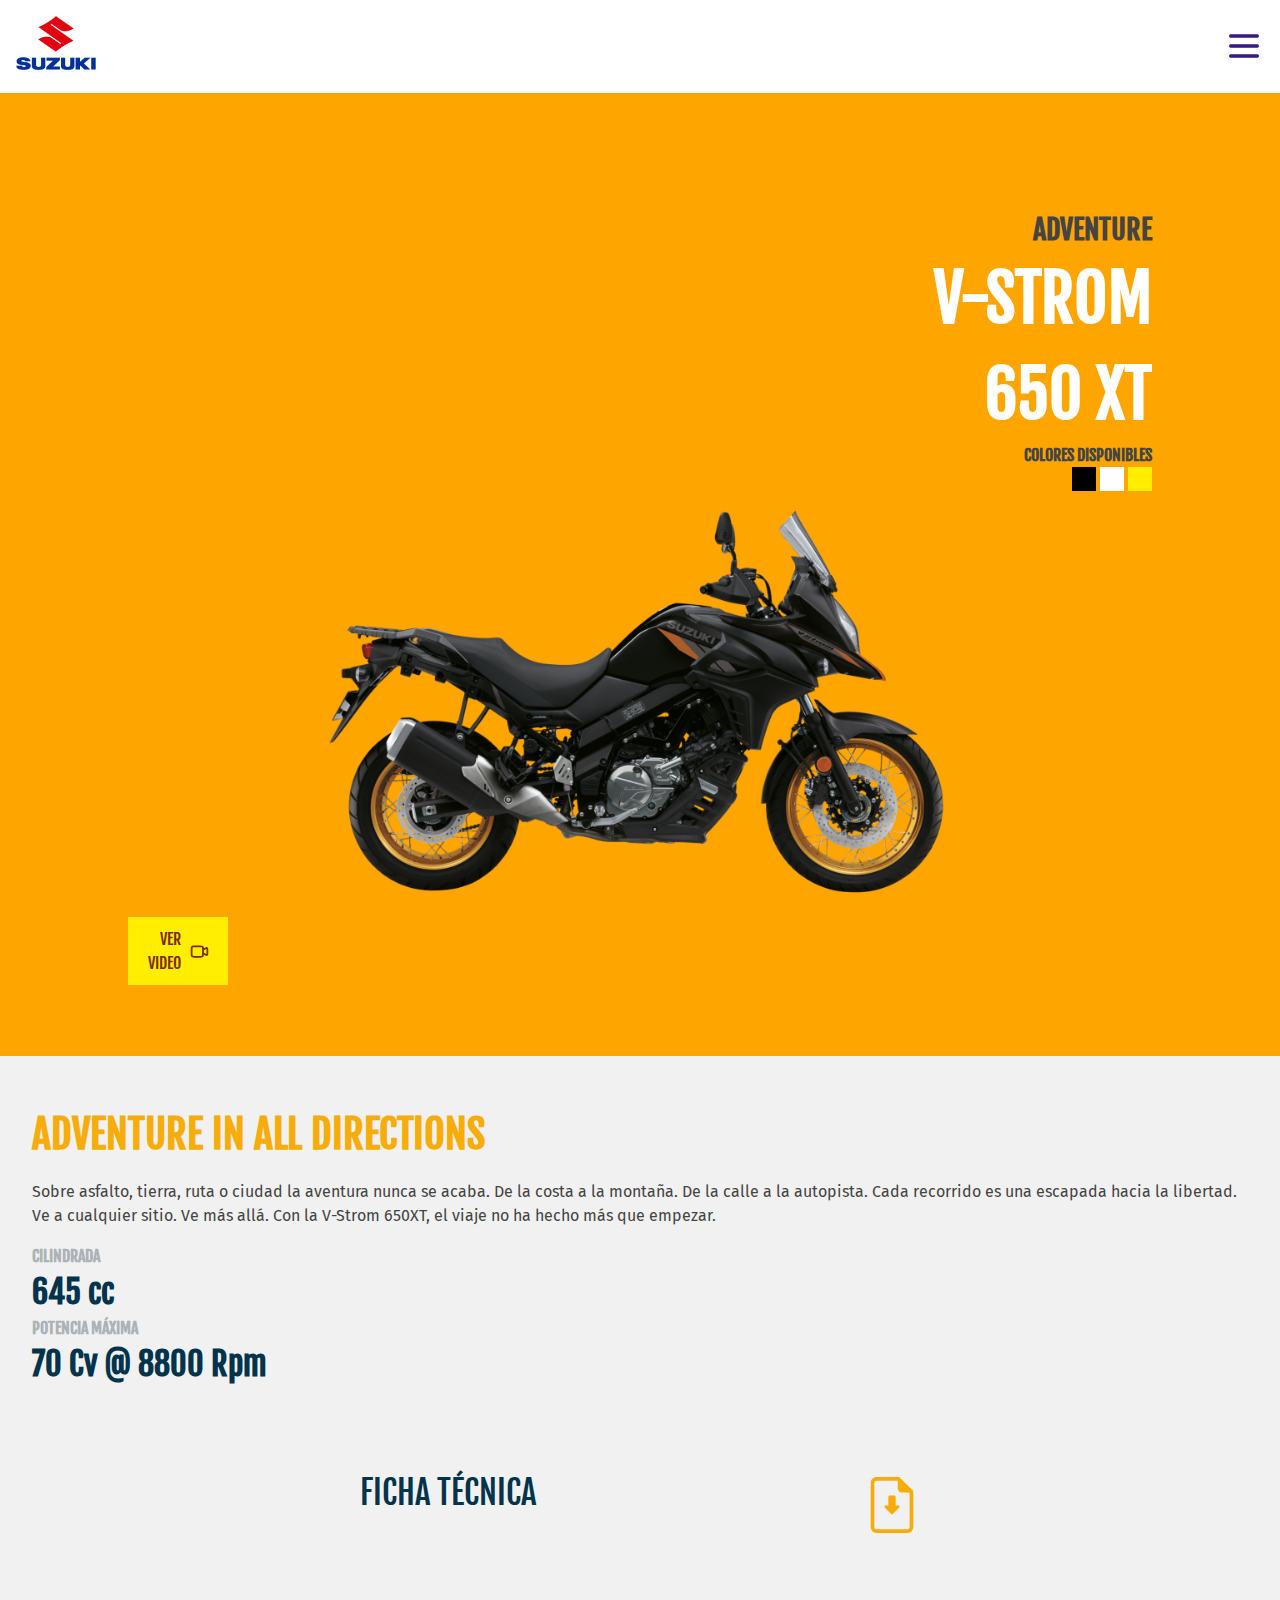
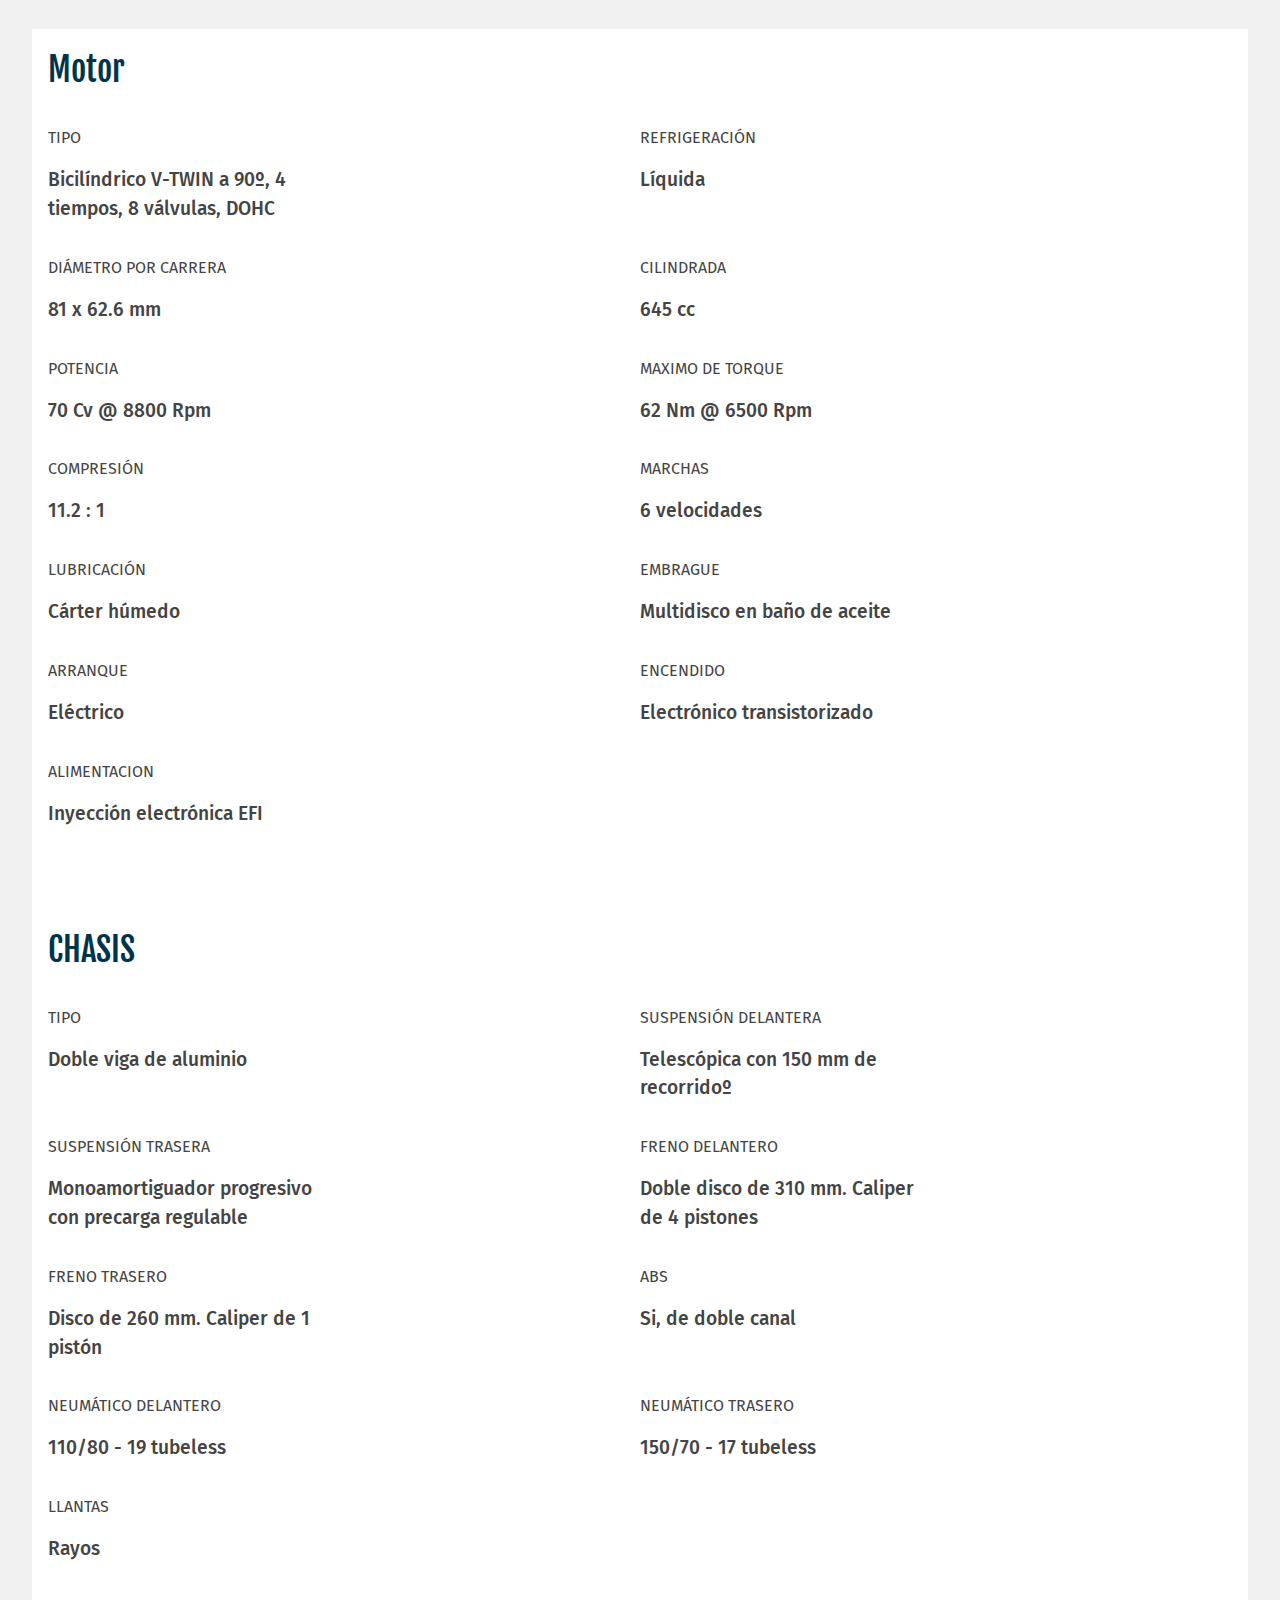
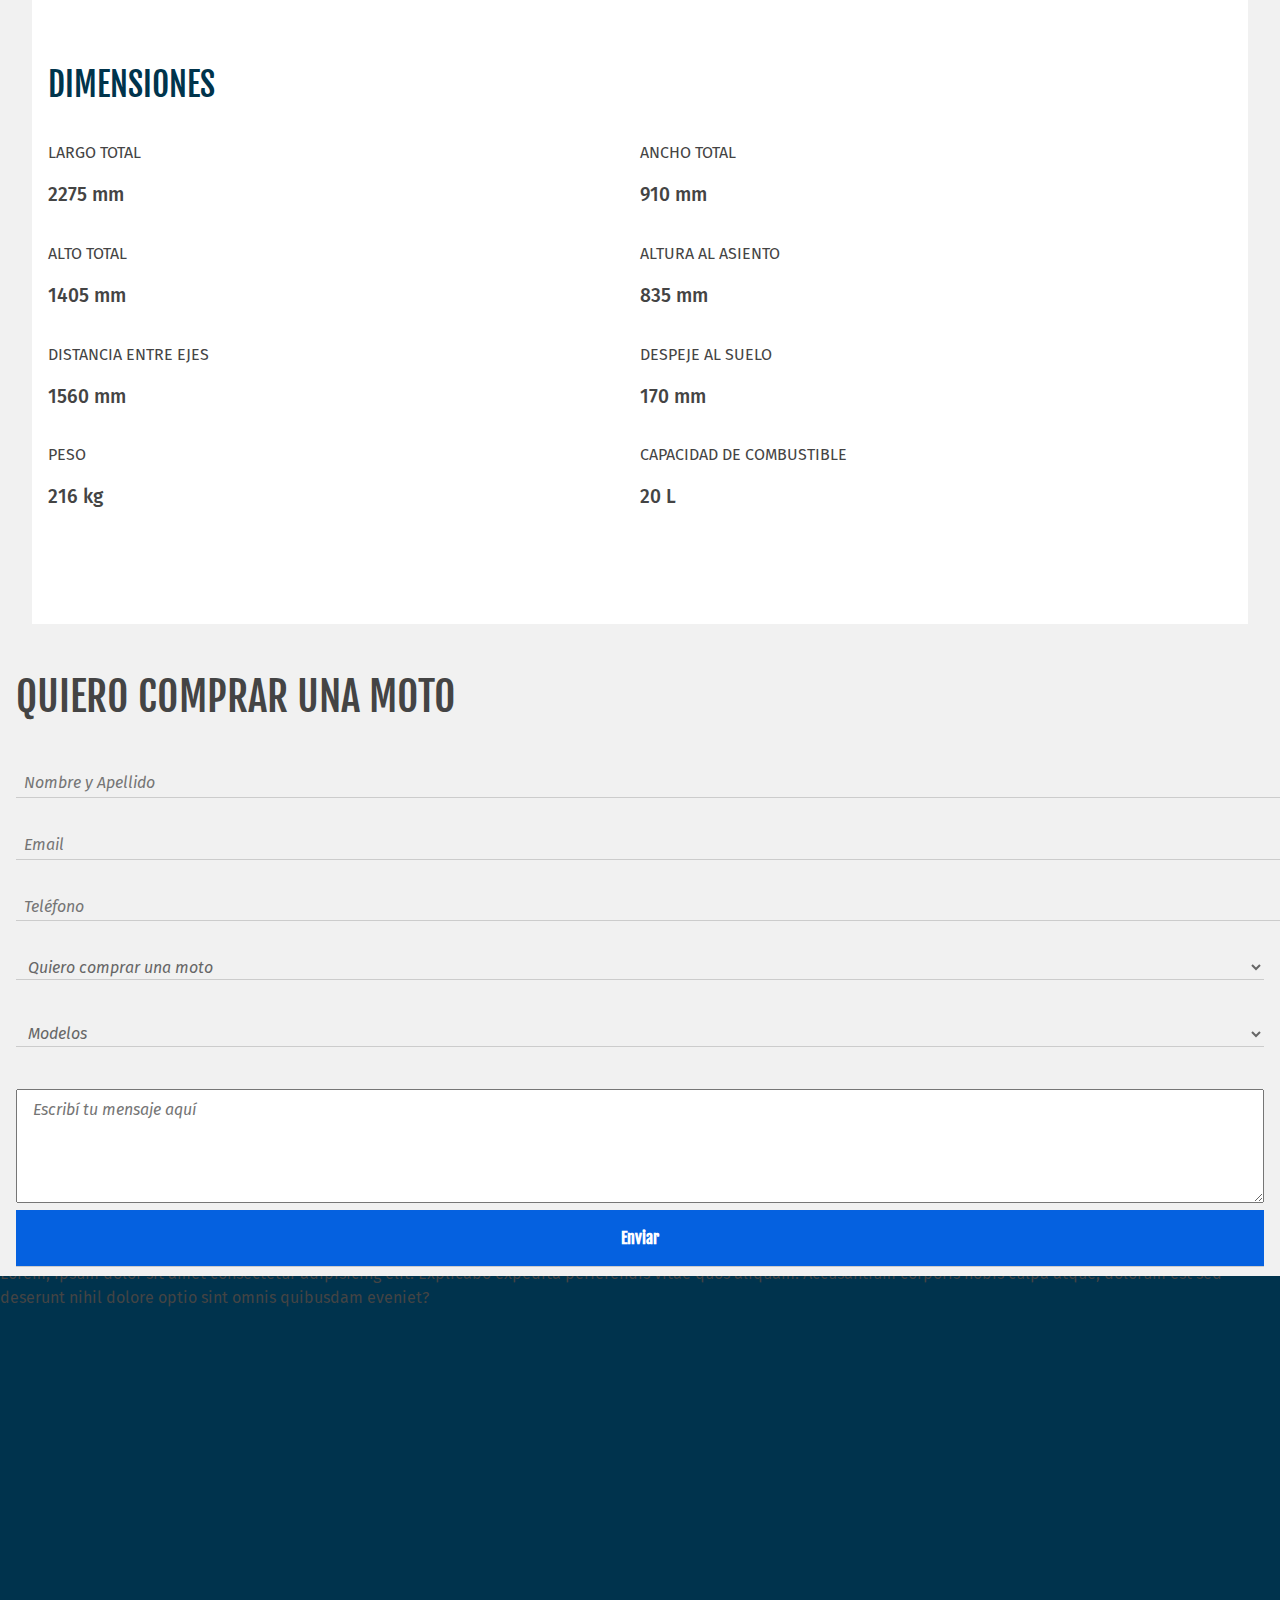
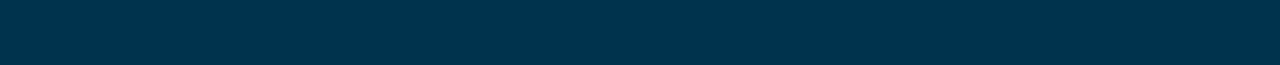
==== commit 5809f8aa: "css casi terminado" ====
--- a/index.html
+++ b/index.html
@@ -264,36 +264,37 @@
             </div>
         </div>
 
-        <div>
-            <h2>QUIERO COMPRAR UNA MOTO</h2>
+        <div class="container-formulario">
+            <div class="titulo1">QUIERO COMPRAR UNA MOTO</div>
             <form action="">
-                <div>
-                    <label for="nombre">Nombre y Apellido:</label><br>
-                    <input type="text" id="nombre" name="nombre" required><br><br>
-
-                    <label for="email">E-mail:</label><br>
-                    <input type="email" id="email" name="email" required><br><br>
-
-                    <label for="telefono">Teléfono:</label><br>
-                    <input type="tel" id="telefono" name="telefono" required><br><br>
-
-                    <label for="modelo">Modelos:</label><br>
-                    <select id="modelo" name="modelo" required>
-                        <option value="">Selecciona un modelo</option>
+                <div>                    
+                    <input placeholder="Nombre y Apellido" type="text" id="nombre" name="nombre" required><br><br>
+                    <input placeholder="Email" type="text" id="nombre" name="nombre" required><br><br>
+                    <input placeholder="Teléfono" type="text" id="nombre" name="nombre" required><br><br>
+
+                
+                    <select id="" name="Quiero comprar una moto" required>
+                        <option value="">Quiero comprar una moto</option>
+                        <option value="modelo1">Consulta general</option>
+                        <option value="modelo2">Marketing</option>
+                    </select>
+                    
+
+                    <select id="modelo" name="modelos" required>
+                        <option value="">Modelos</option>
                         <option value="modelo1">V-STROM 650XT color Negro</option>
                         <option value="modelo2">V-STROM 650XT color blanco</option>
                         <option value="modelo3">V-STROM 650XT color amarillo</option>
                     </select>
                 </div>
 
-                <br>
-
+            
+
+                <div class="escribe-mensaje">                    
+                    <textarea placeholder="Escribí tu mensaje aquí" id="mensaje1" name="mensaje" rows="4" cols="50" required></textarea>                    
+                </div>
                 <div>
-                    <label for="mensaje">Escribí tu mensaje aquí:</label><br>
-                    <textarea id="mensaje" name="mensaje" rows="4" cols="50" required></textarea>                    
-                </div>
-                <div>
-                    <input type="submit" value="Enviar">
+                    <input id="boton-enviar" type="submit" value="Enviar">
                 </div>
             </form>
         </div>
--- a/src/styles.css
+++ b/src/styles.css
@@ -256,4 +256,78 @@
 .tabla div{
     width: 50%;
     margin-bottom: 1rem;
+}
+
+.container-formulario{
+    margin: 1rem;
+}
+
+.container-formulario .titulo1{
+    font-family: "Oswald", "Fjalla One", "Raleway", sans-serif;
+    font-weight: 500;
+    line-height: 1.2;
+    font-size: calc(1.375rem + 1.5vw);
+    margin-bottom: 3rem;
+}
+
+.container-formulario div input{
+    border: 0px;
+    border-bottom: 1px solid #ccc;
+    background-color: transparent;
+    width: 100%;
+    padding: .1rem .5rem;
+    color: #666;
+    font-style: italic;
+    margin: 0;
+    font-family: inherit;
+    font-size: inherit;
+    line-height: inherit;
+    margin-bottom: 0.6rem;
+}
+
+.container-formulario div select{
+    border: 0px;
+    border-bottom: 1px solid #ccc;
+    background-color: transparent;
+    width: 100%;
+    padding: .1rem .5rem;
+    color: #666;
+    font-style: italic;
+    margin: 0;
+    font-family: inherit;
+    font-size: inherit;
+    line-height: inherit;
+    margin-bottom: 2.6rem;
+}
+
+.escribe-mensaje{
+    flex-shrink: 0;
+    width: 100%;
+    max-width: 100%;
+    padding-right: calc(var(--bs-gutter-x) / 2);
+    padding-left: calc(var(--bs-gutter-x) / 2);
+    margin-top: var(--bs-gutter-y);
+    box-sizing: border-box;
+}
+
+.escribe-mensaje #mensaje1{
+    padding: .5rem 1rem;
+    font-style: italic;
+    box-sizing: border-box;
+    margin: 0;
+    font-family: inherit;
+    font-size: inherit;
+    line-height: inherit;
+    resize: vertical;
+    width: 100%;
+}
+
+#boton-enviar{
+    background-color: #0561e0;
+    color: white;
+    font-weight: bold;
+    font-size: 1rem;
+    padding: 1rem 2rem;
+    font-family: "Fjalla One", "Raleway", sans-serif;
+    font-style: normal;
 }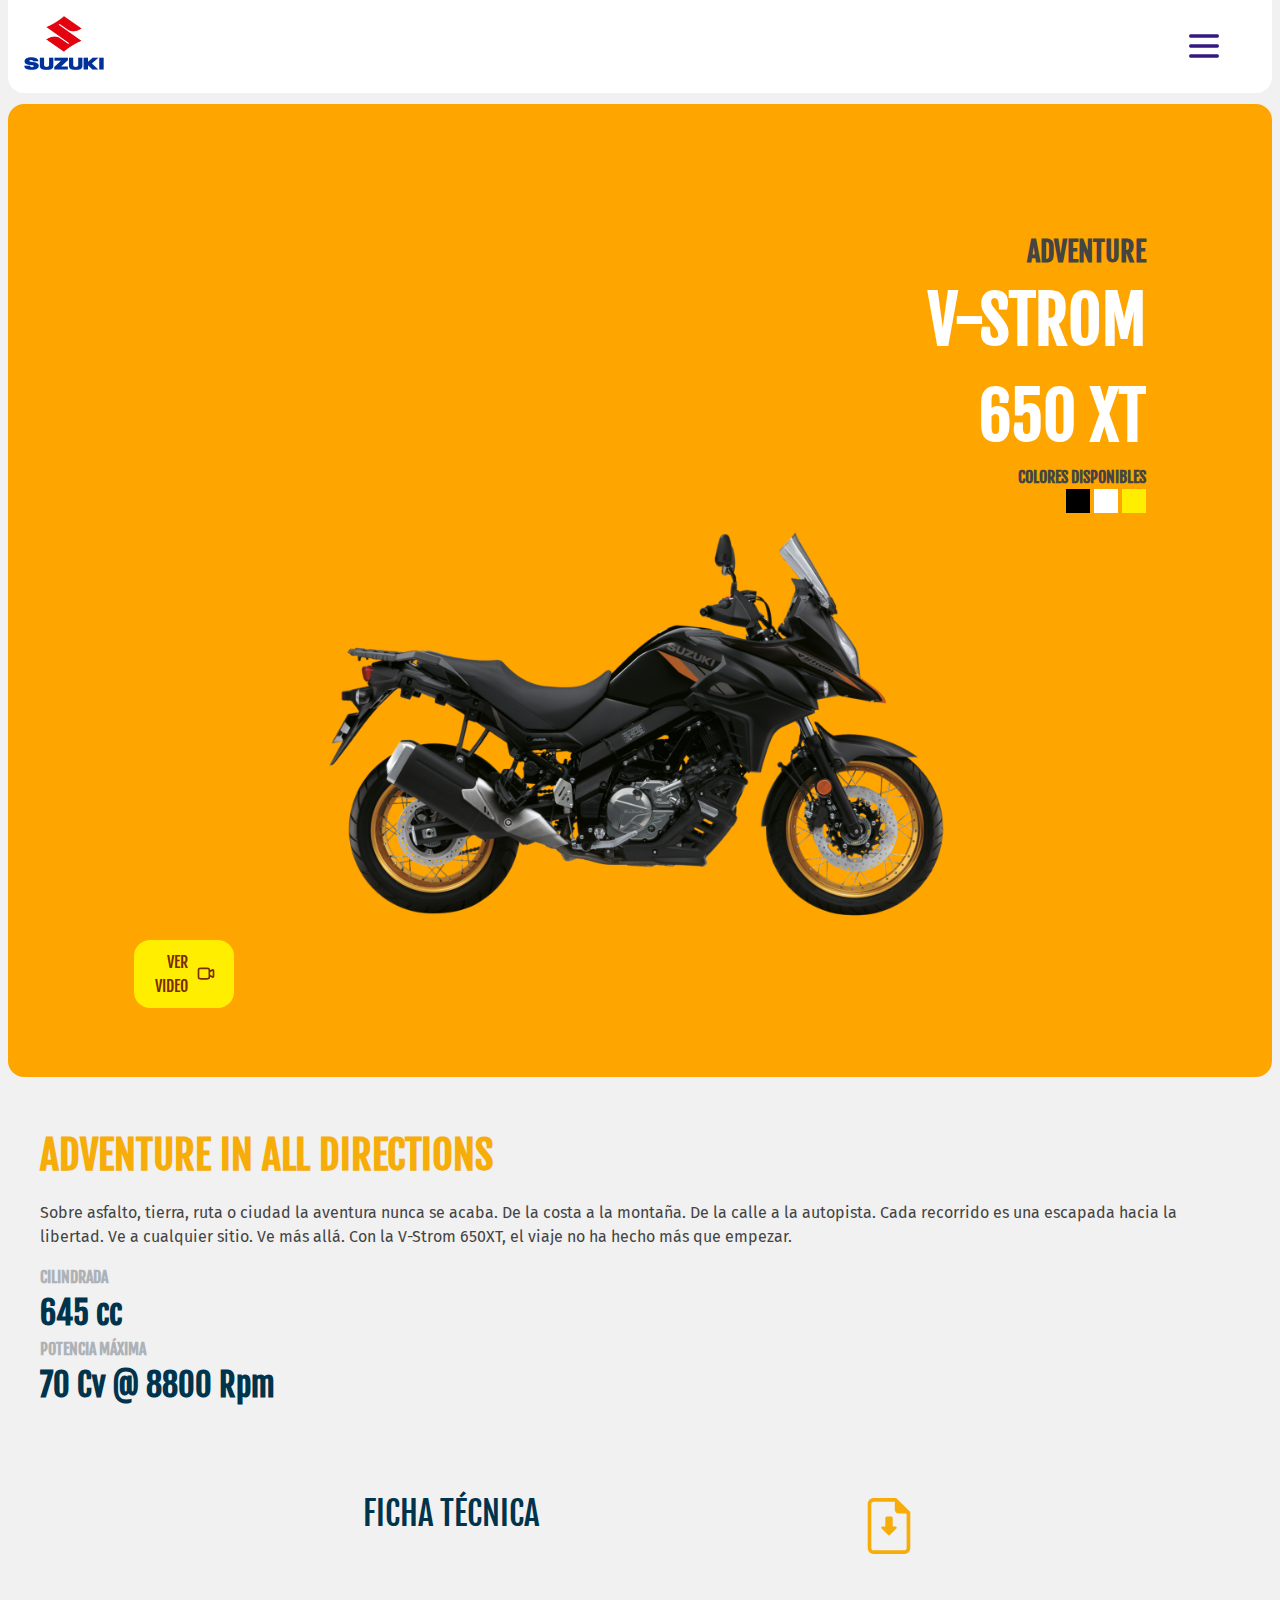
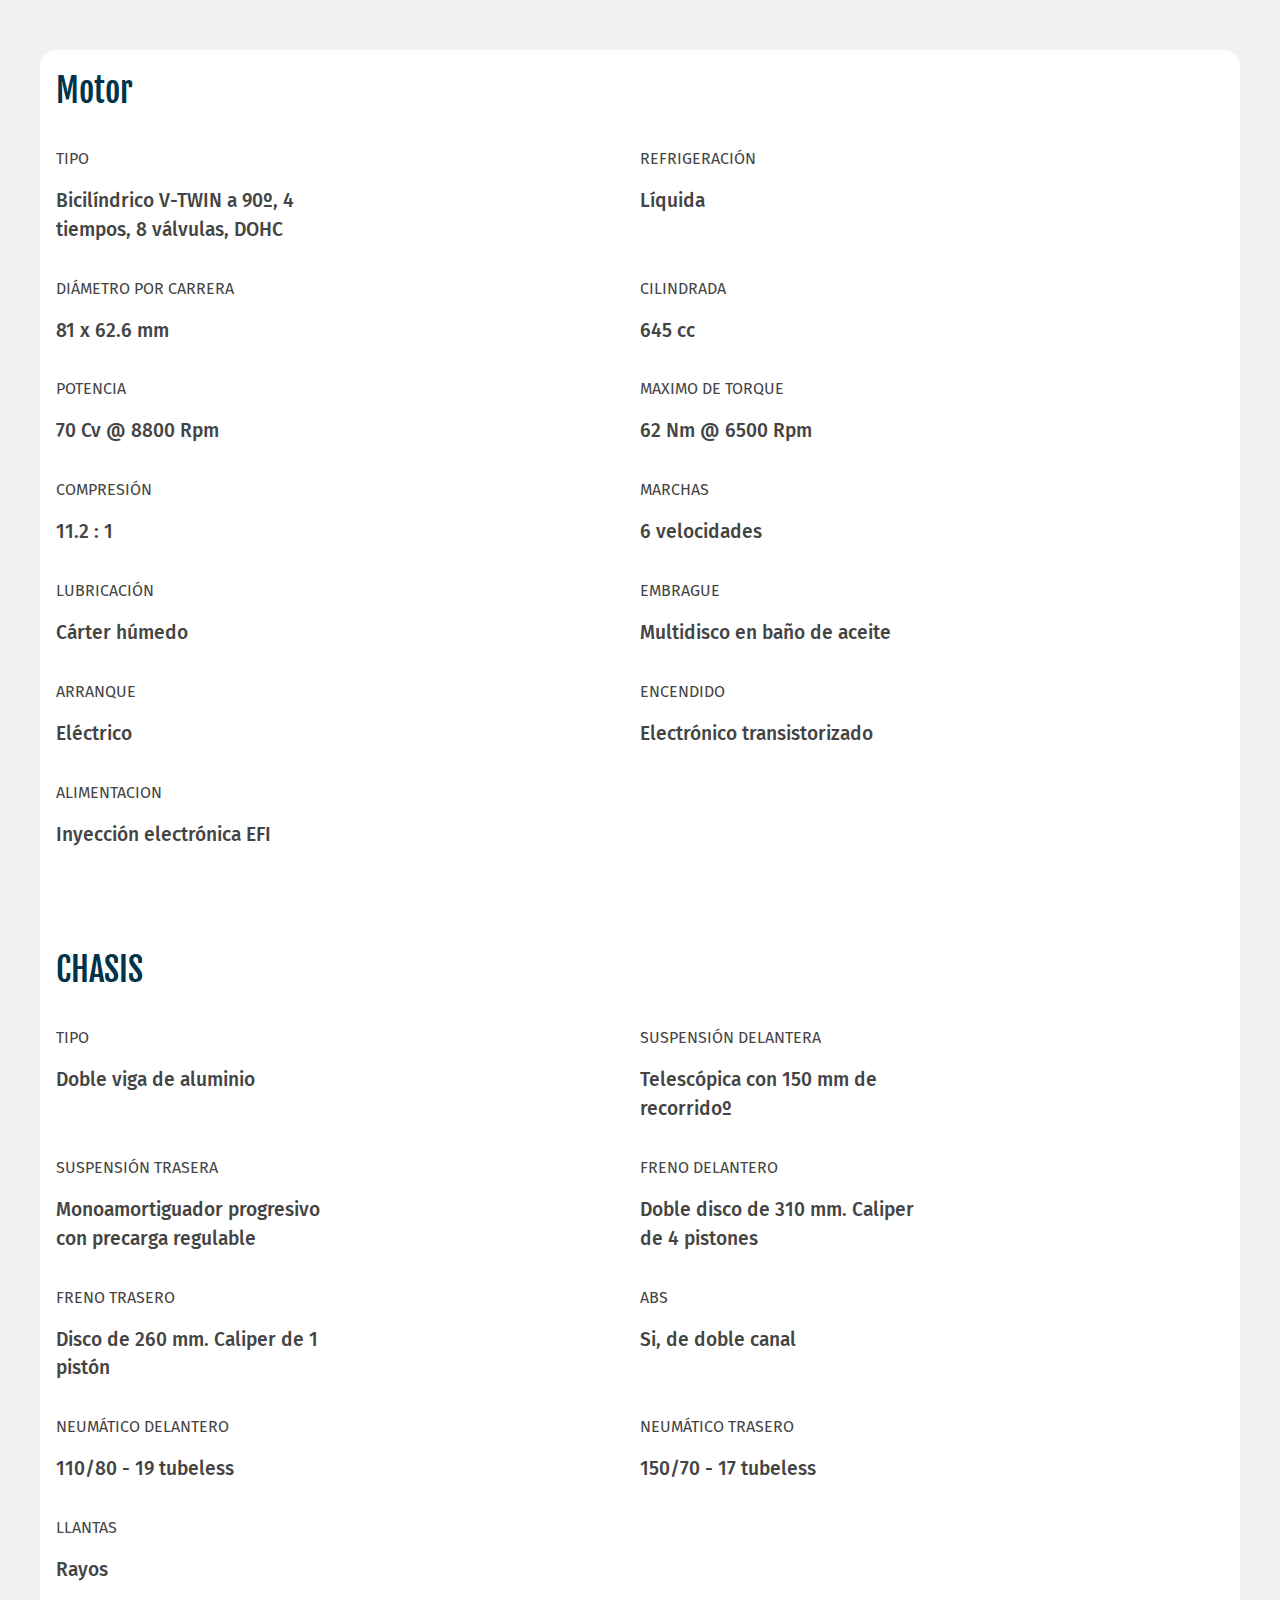
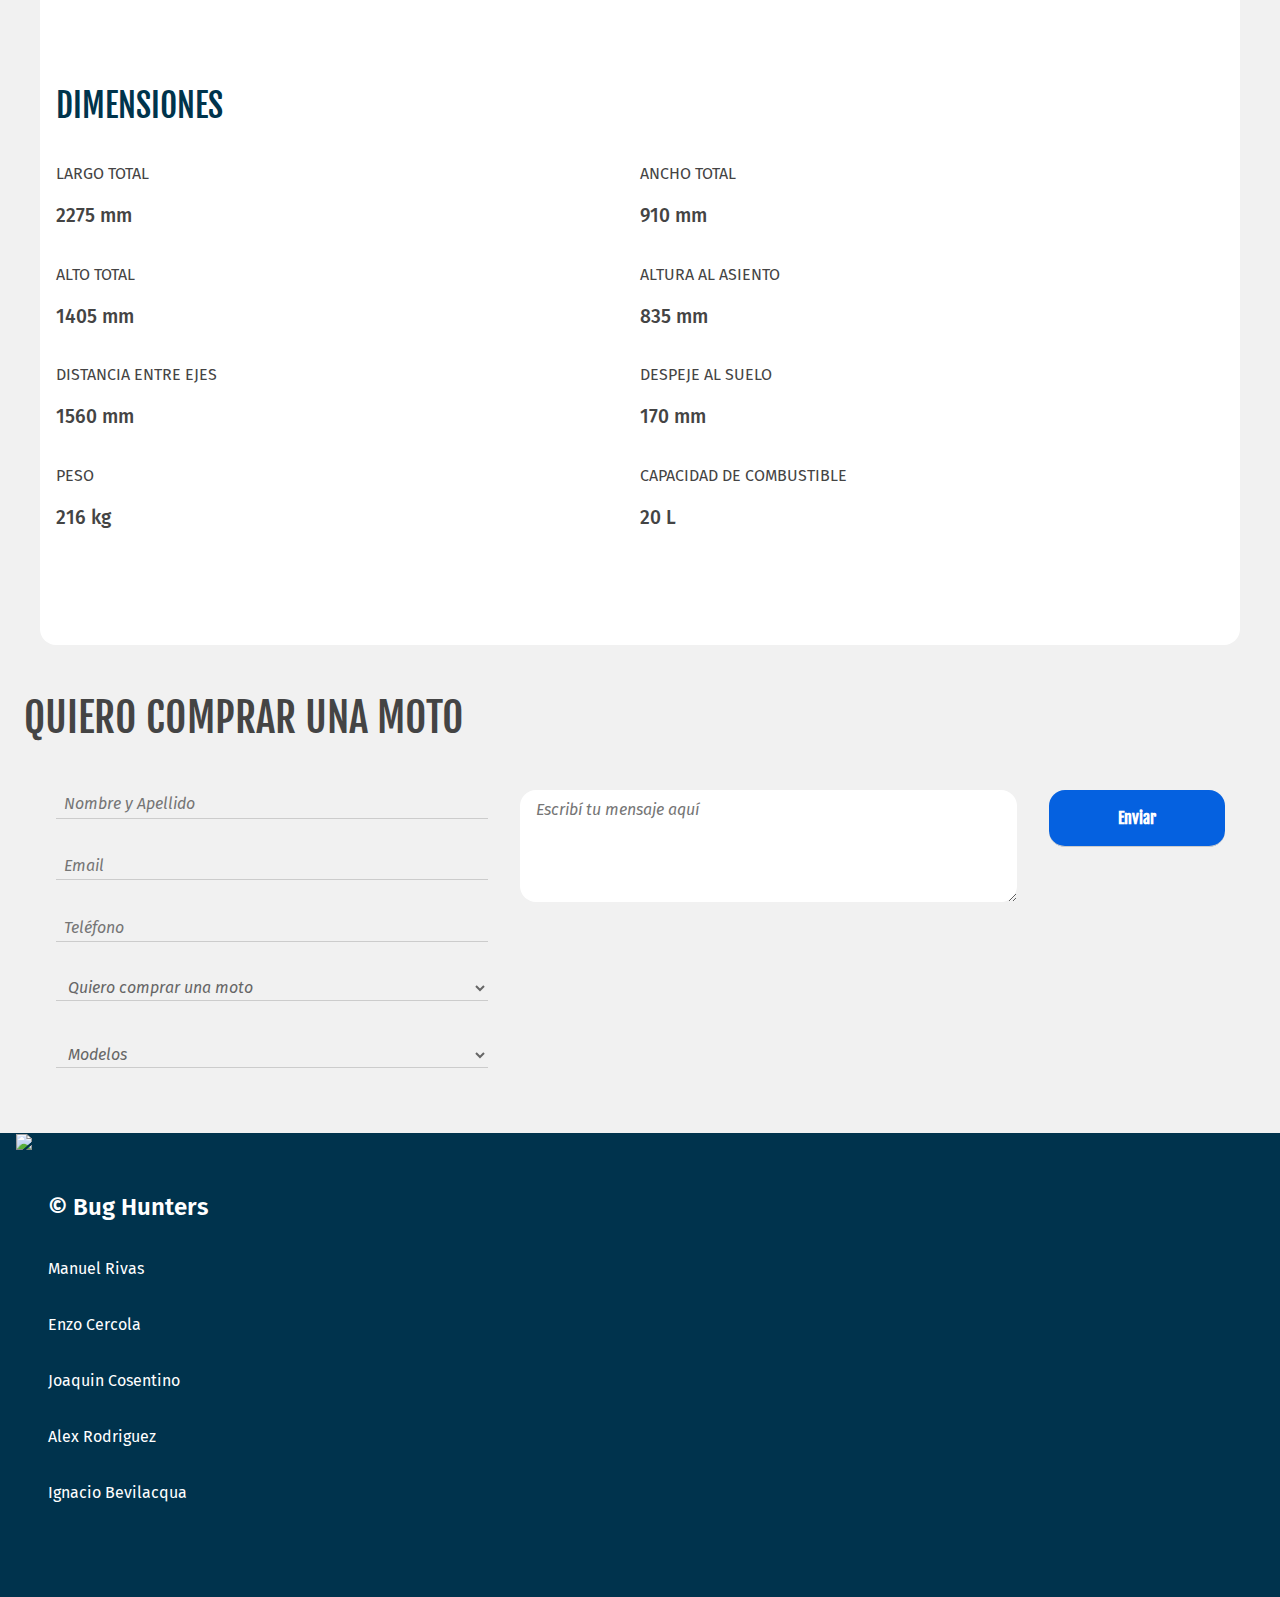
==== commit 6a085b62: "css casi terminado2" ====
--- a/index.html
+++ b/index.html
@@ -266,8 +266,8 @@
 
         <div class="container-formulario">
             <div class="titulo1">QUIERO COMPRAR UNA MOTO</div>
-            <form action="">
-                <div>                    
+            <form class="form" action="">
+                <div id="div_inputs">                    
                     <input placeholder="Nombre y Apellido" type="text" id="nombre" name="nombre" required><br><br>
                     <input placeholder="Email" type="text" id="nombre" name="nombre" required><br><br>
                     <input placeholder="Teléfono" type="text" id="nombre" name="nombre" required><br><br>
@@ -301,12 +301,19 @@
     </main>
 
     <footer>
-
-        <h3>pie de pagina</h3>
-        <p>Lorem, ipsum dolor sit amet consectetur adipisicing elit.
-             Explicabo expedita perferendis vitae quos aliquam! Accusantium
-              corporis nobis culpa atque, dolorum est sed
-             deserunt nihil dolore optio sint omnis quibusdam eveniet?</p>
+        <div>
+            <img src="https://suzukimotosarg.com.ar/wp-content/themes/suzuki/assets/img/logo-footer.png">
+            <div>
+                <div class="nombre_grupo">© Bug Hunters</div>
+                <div>Manuel Rivas</div>
+                <div>Enzo Cercola</div>
+                <div>Joaquin Cosentino</div>
+                <div>Alex Rodriguez</div>
+                <div>Ignacio Bevilacqua</div>
+            </div>
+            
+        </div>
+        
    
     </footer>
 </body>
--- a/src/styles.css
+++ b/src/styles.css
@@ -1,25 +1,32 @@
 body {
-    background-color: rgb(255, 255, 255);
+    background-color: #f1f1f1;
     margin: 0;
     font-family: "Fira Sans", "Roboto", "Open Sans", sans-serif;
     color: #444444;
     font-size: 1rem;
     font-weight: 400;
     line-height: 1.5;
+    display: flex;
+    flex-direction: column;
+    align-items: center;
 }
 
 header {
     background-color: white;
     position: fixed;
-    width: 100%;
+    width: calc(100% - 3rem);
     top: 0;
     padding: 1rem;
     z-index: 1;
+    border-top-left-radius: 0;
+    border-top-right-radius: 0;
+    border-bottom-left-radius: 1rem;
+    border-bottom-right-radius: 1rem;
 }
 
 main{
     position: relative;
-    top: 5rem;
+    top: 6rem;
 }
 
 .contenedor_header{
@@ -62,11 +69,22 @@
 
 main{
     background-color:#f1f1f1;
+    margin-bottom: 5rem;
+    padding: 0.5rem;
 }
 
 footer{
     background-color: #00334d;
-    height: 50vh;
+    height: 30rem;
+    display: flex;
+    flex-direction: column;
+    flex-wrap: wrap;
+    
+    border-top-left-radius: 1rem;
+    border-top-right-radius: 1rem;
+    border-bottom-left-radius: 0;
+    border-bottom-right-radius: 0;
+    width: 100%;
 }
 
 
@@ -84,7 +102,7 @@
     justify-content: flex-end;
     max-height: 45rem;
     justify-content: center;
-
+    border-radius: 1rem;
     
 
 }
@@ -112,6 +130,7 @@
     max-height: 50rem;
     max-width: 40rem;
     
+    
 }
 
 #moto_blanca{
@@ -179,6 +198,7 @@
     background-color: #ffee00;
     padding: 10px;    
     color: #7a2b00;
+    border-radius: 1rem;
 }
 
 .icono_video{
@@ -238,6 +258,7 @@
 .tabla-caracteristicas{
     background-color: #ffffff;
     padding: 1rem;
+    border-radius: 1rem;
 }
 
 .p-caracteristicas{
@@ -260,6 +281,12 @@
 
 .container-formulario{
     margin: 1rem;
+}
+
+.form{
+    display: flex;
+    flex-wrap: wrap;
+    justify-content: center;
 }
 
 .container-formulario .titulo1{
@@ -283,6 +310,7 @@
     font-size: inherit;
     line-height: inherit;
     margin-bottom: 0.6rem;
+    box-sizing: border-box;
 }
 
 .container-formulario div select{
@@ -301,13 +329,11 @@
 }
 
 .escribe-mensaje{
-    flex-shrink: 0;
-    width: 100%;
-    max-width: 100%;
-    padding-right: calc(var(--bs-gutter-x) / 2);
-    padding-left: calc(var(--bs-gutter-x) / 2);
-    margin-top: var(--bs-gutter-y);
-    box-sizing: border-box;
+    margin: 2rem;
+    margin-top: 0;
+    margin-bottom: 0;
+    border-radius: 1rem;
+    border: none;
 }
 
 .escribe-mensaje #mensaje1{
@@ -320,6 +346,8 @@
     line-height: inherit;
     resize: vertical;
     width: 100%;
+    border: none;
+    border-radius: 1rem;
 }
 
 #boton-enviar{
@@ -330,4 +358,37 @@
     padding: 1rem 2rem;
     font-family: "Fjalla One", "Raleway", sans-serif;
     font-style: normal;
+    width: 11rem;
+    border-radius: 1rem;
+}
+
+#div_inputs{
+    max-width: 27rem;
+    
+}
+
+footer div {
+    margin: 1rem;
+}
+
+footer div img{
+    background-color: transparent;
+}
+
+footer div div{
+    display: flex;
+    flex-direction: column;
+    flex-wrap: wrap;
+}
+
+footer div div div{
+    color: #fff;
+    transition: 0.3s;
+    display: inline-block;
+}
+
+.nombre_grupo{
+    
+    font-size: 1.5rem;
+    font-weight: 600;
 }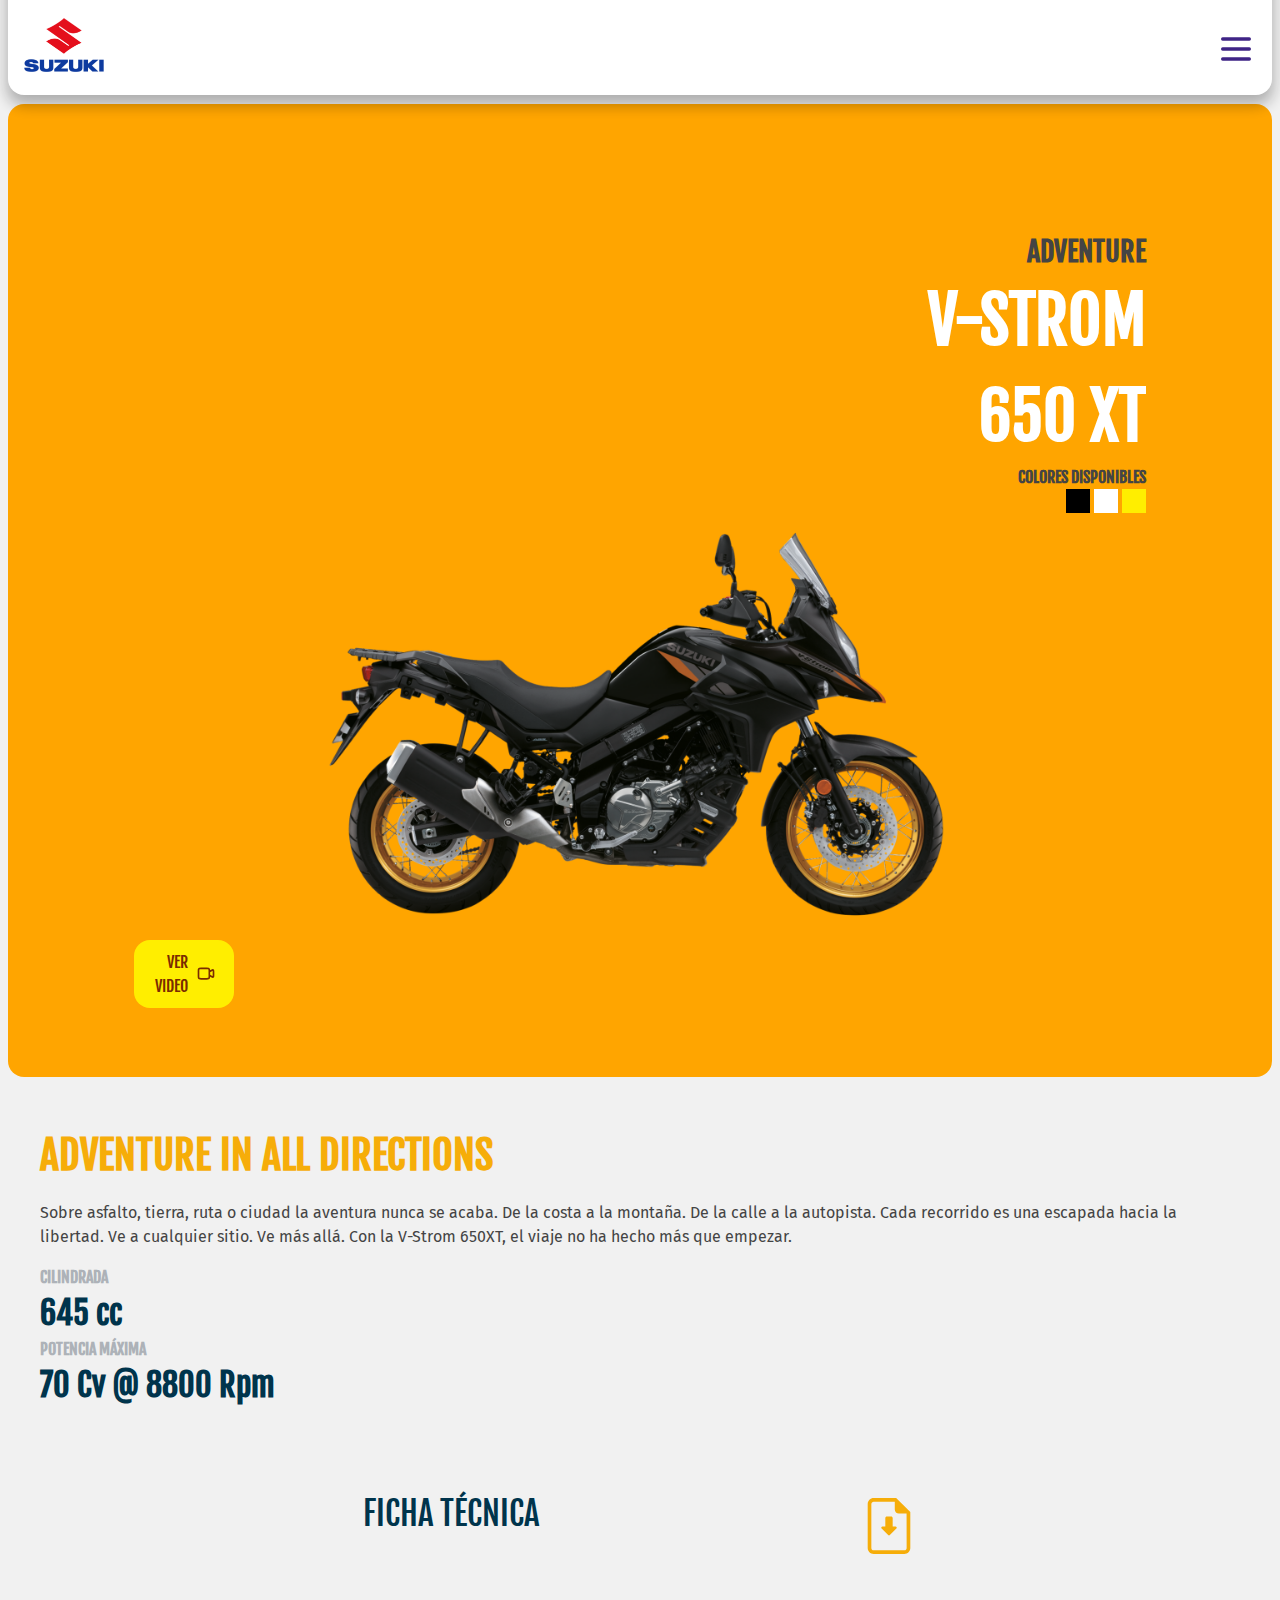
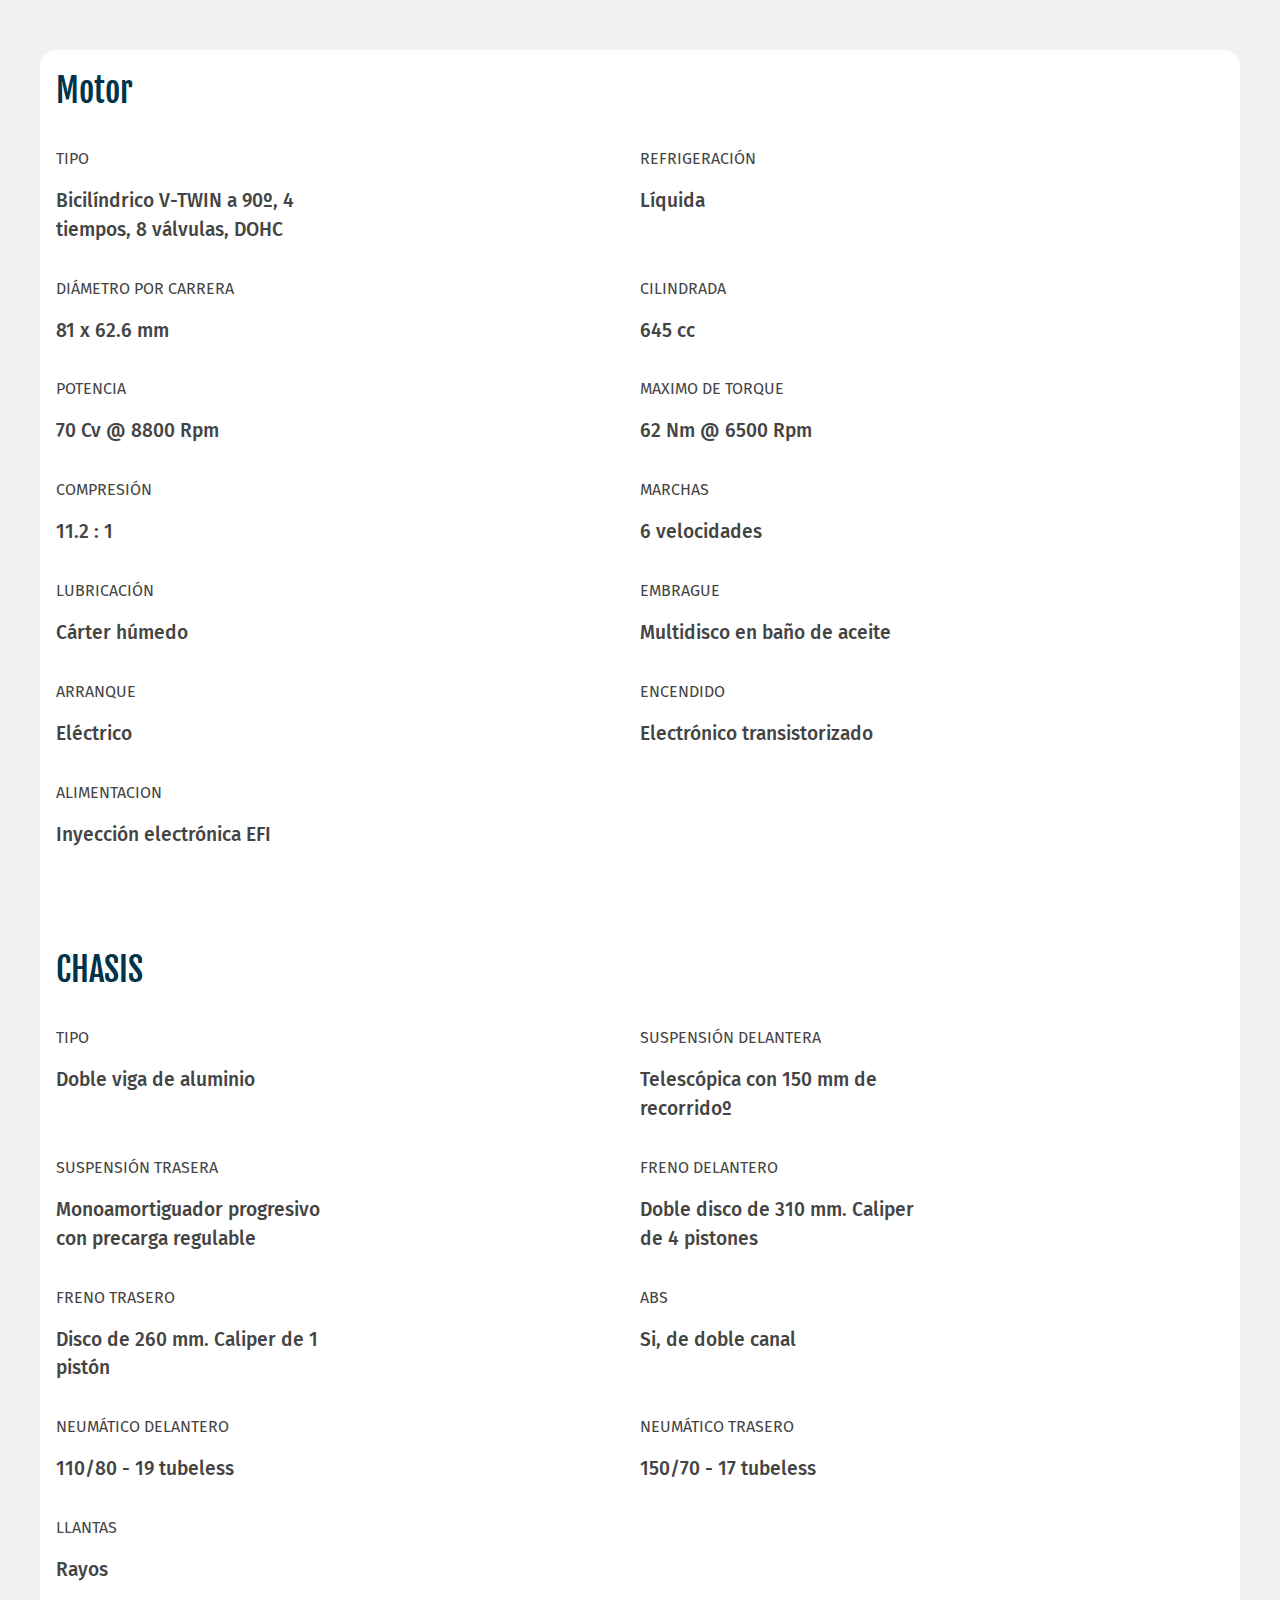
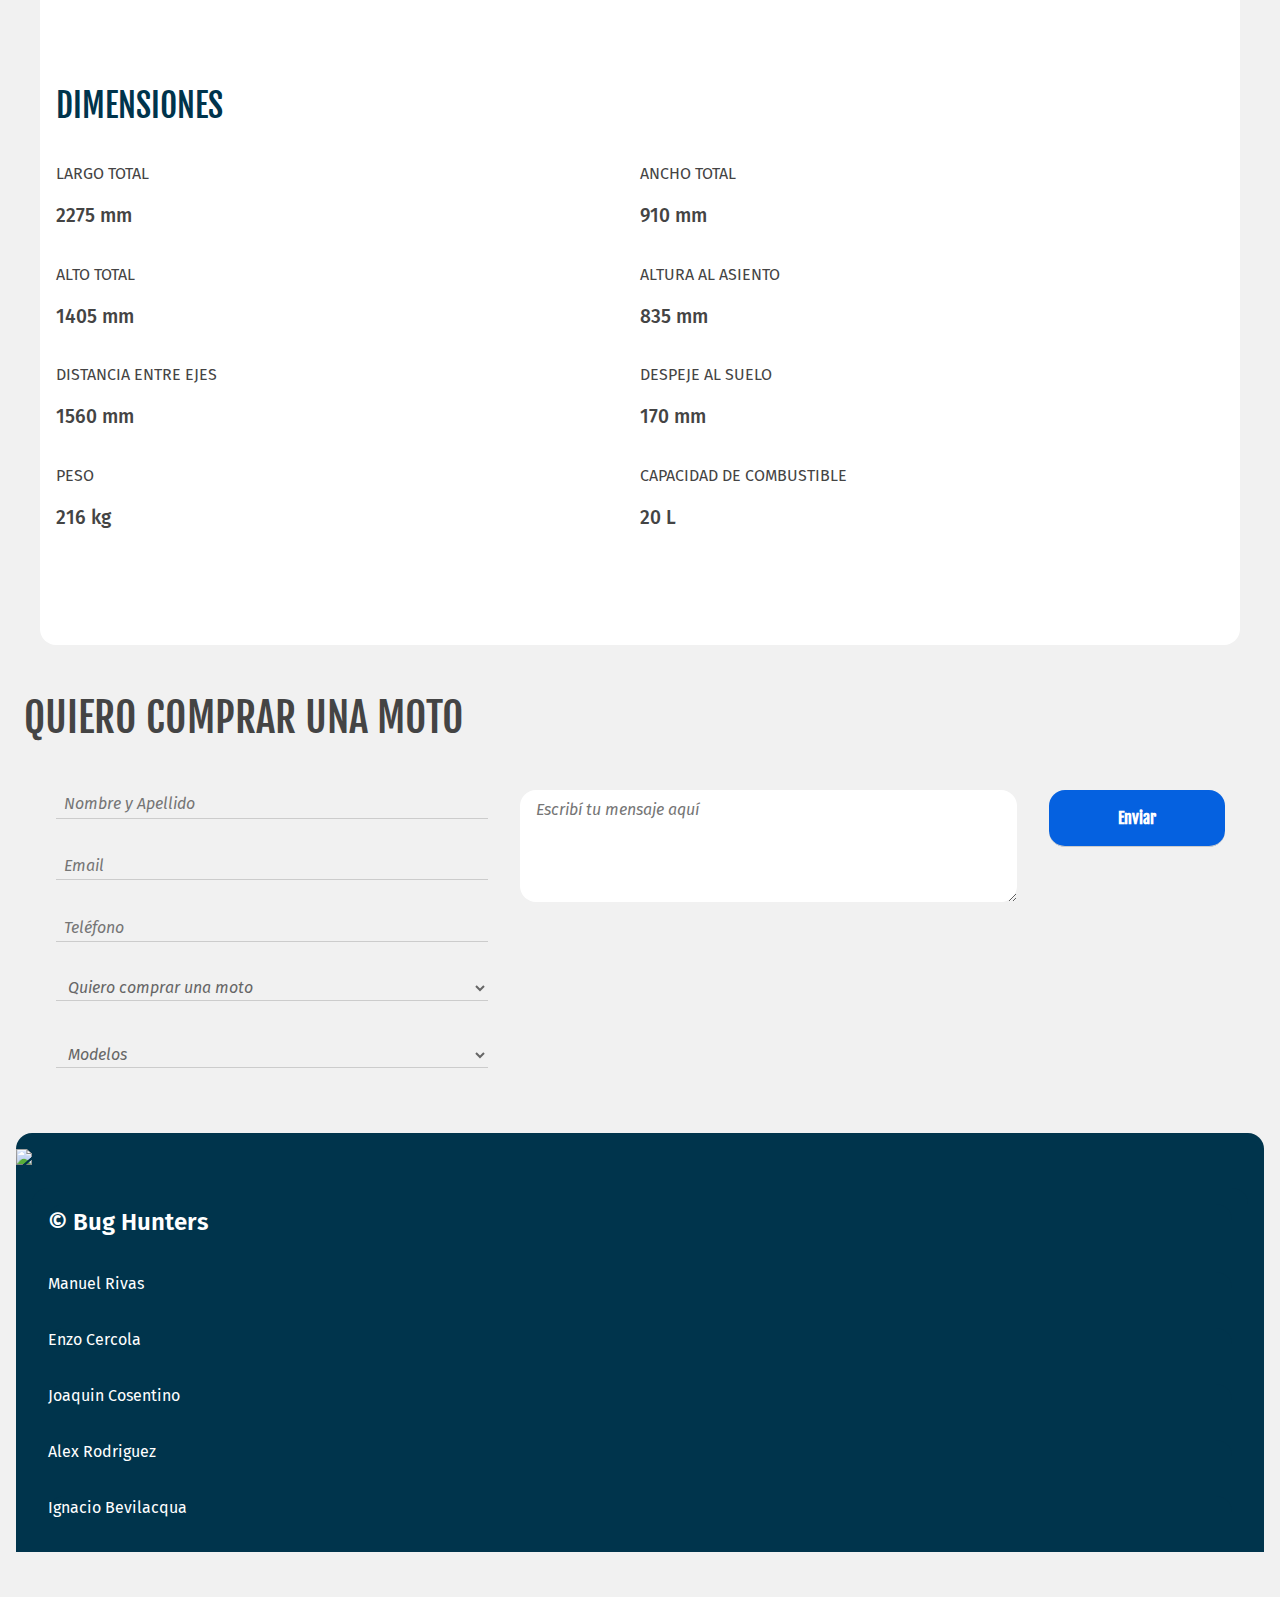
==== commit ba8d2843: "menu terminado" ====
--- a/index.html
+++ b/index.html
@@ -16,17 +16,19 @@
 <body>
 
 
-    <header>
+    <header id="header">
 
         <div class="contenedor_header">
-            <div class="div_img_logo">
-                <img class="logo_susuki" src="./archivos/Suzuki_logo_2.svg.png">
-            </div>
-            <div class="contenedor_icono_menu">
-                <img class="contenedor_icono_menu" src="./archivos/icono_menu.svg" alt="menu">
-            </div>
-            <ul class="contenedor_links">
-                <li class="li_titulo"><a href="index.html">inicio</a></li>
+            <div class="div_logo_menu">
+                <div class="div_img_logo">
+                    <a href="index.html"><img class="logo_susuki" src="./archivos/Suzuki_logo_2.svg.png"></a>
+                </div>
+                <div id="menu" class="contenedor_icono_menu">
+                    <img class="contenedor_icono_menu" src="./archivos/icono_menu.svg" alt="menu">
+                </div>
+            </div>
+            
+            <ul class="contenedor_links">                
                 <li class="li_titulo"><a href="./links/contacto.html">contacto</a></li>
                 <li class="li_titulo"><a href="./links/contenido.html">contenido</a></li>
                 <li class="li_titulo"><a href="./links/buscador.html">buscador</a></li>
--- a/src/styles.css
+++ b/src/styles.css
@@ -15,14 +15,21 @@
     background-color: white;
     position: fixed;
     width: calc(100% - 3rem);
-    top: 0;
+    top: -83vh;
     padding: 1rem;
     z-index: 1;
     border-top-left-radius: 0;
     border-top-right-radius: 0;
     border-bottom-left-radius: 1rem;
     border-bottom-right-radius: 1rem;
-}
+    opacity: 95%;
+    box-shadow: 0px 9px 15px 1px rgba(0, 0, 0, 0.3);
+    height: 90%;
+    display: flex;
+    transition: top 0.5s ease; /* Transición suave para la propiedad top */
+}
+
+
 
 main{
     position: relative;
@@ -31,23 +38,28 @@
 
 .contenedor_header{
     display: flex;
-    justify-content: space-between;
-    align-items: center;
-
+    justify-content: flex-start;
+    align-items: center;
+    flex-direction: column-reverse;
 }
 .contenedor_header{
-    margin-right: 2rem;
+    width: 100%;
 }
 
 .li_titulo{
-    margin: 0.5rem;
+    margin: 1rem;
     list-style-type: none;
+
 }
 
 .contenedor_links{
-    display: none;
-    flex-direction: row;
-
+    
+    width: 100%;
+    padding: 0;
+    font-size: 1.5rem;
+    color: #0b2341;
+    font-family: "Fjalla One";
+    text-transform: uppercase;
 }
 
 a{
@@ -64,7 +76,13 @@
     height: 2.5rem
 }
 
-
+.div_logo_menu{
+    
+    width: 100%;
+    display: flex;
+    justify-content: space-between;
+    align-items: center;
+}
 
 
 main{
@@ -74,7 +92,7 @@
 }
 
 footer{
-    background-color: #00334d;
+    
     height: 30rem;
     display: flex;
     flex-direction: column;
@@ -368,11 +386,15 @@
 }
 
 footer div {
+    background-color: #00344c;
     margin: 1rem;
+    border-top-left-radius: 1rem;
+    border-top-right-radius: 1rem;
 }
 
 footer div img{
     background-color: transparent;
+    margin-top: 1rem;
 }
 
 footer div div{
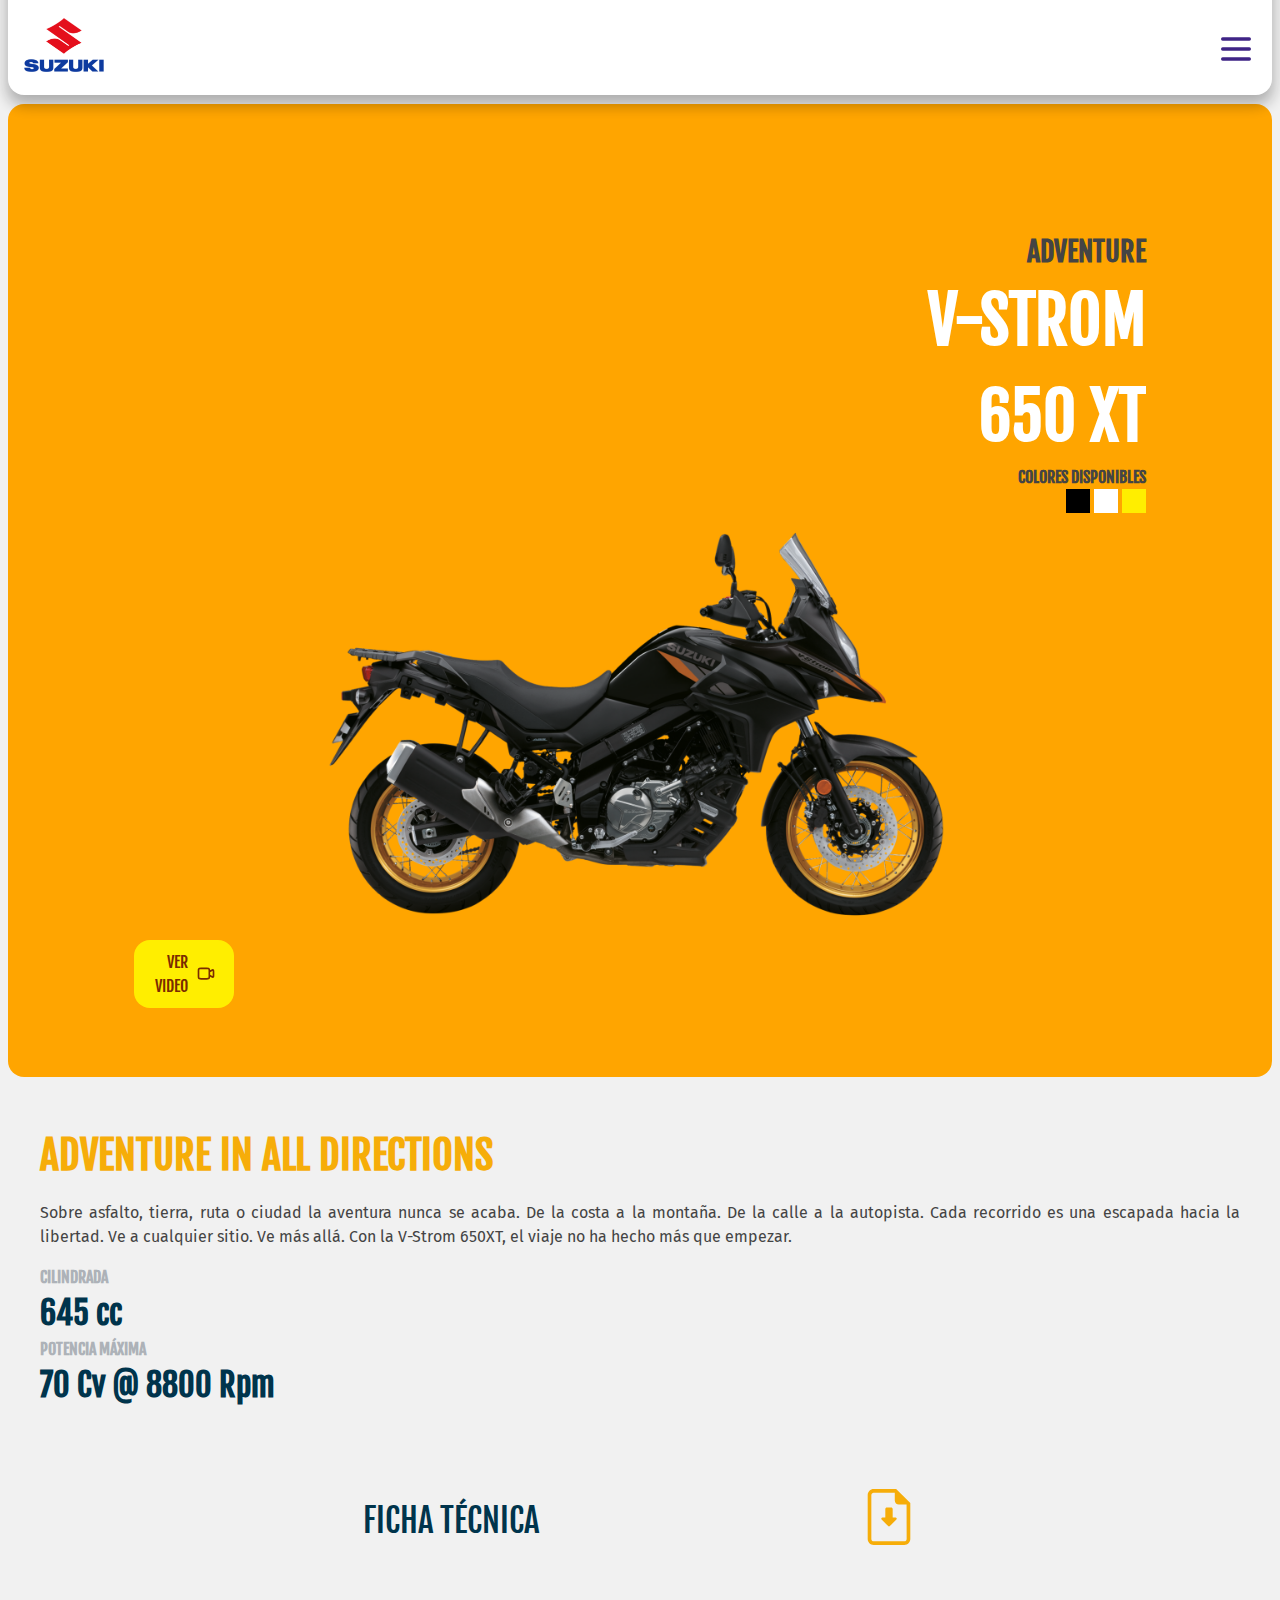
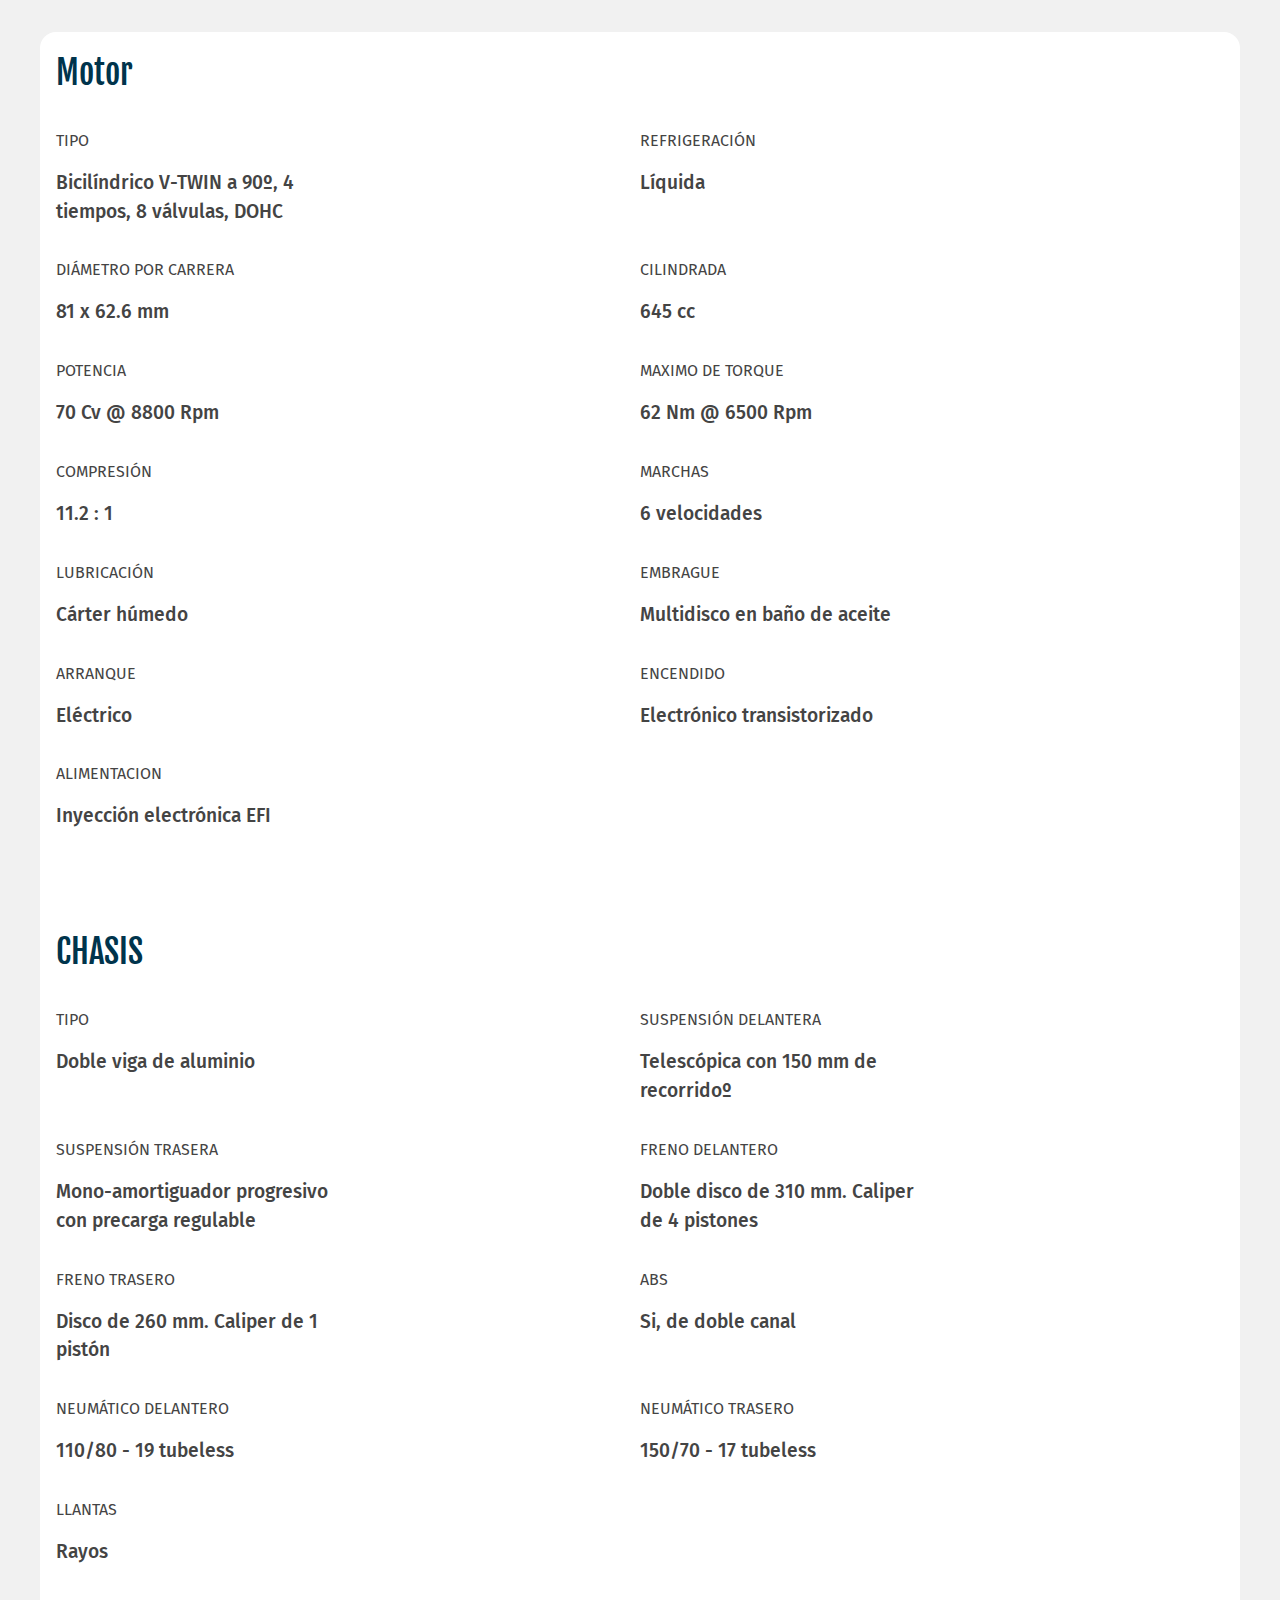
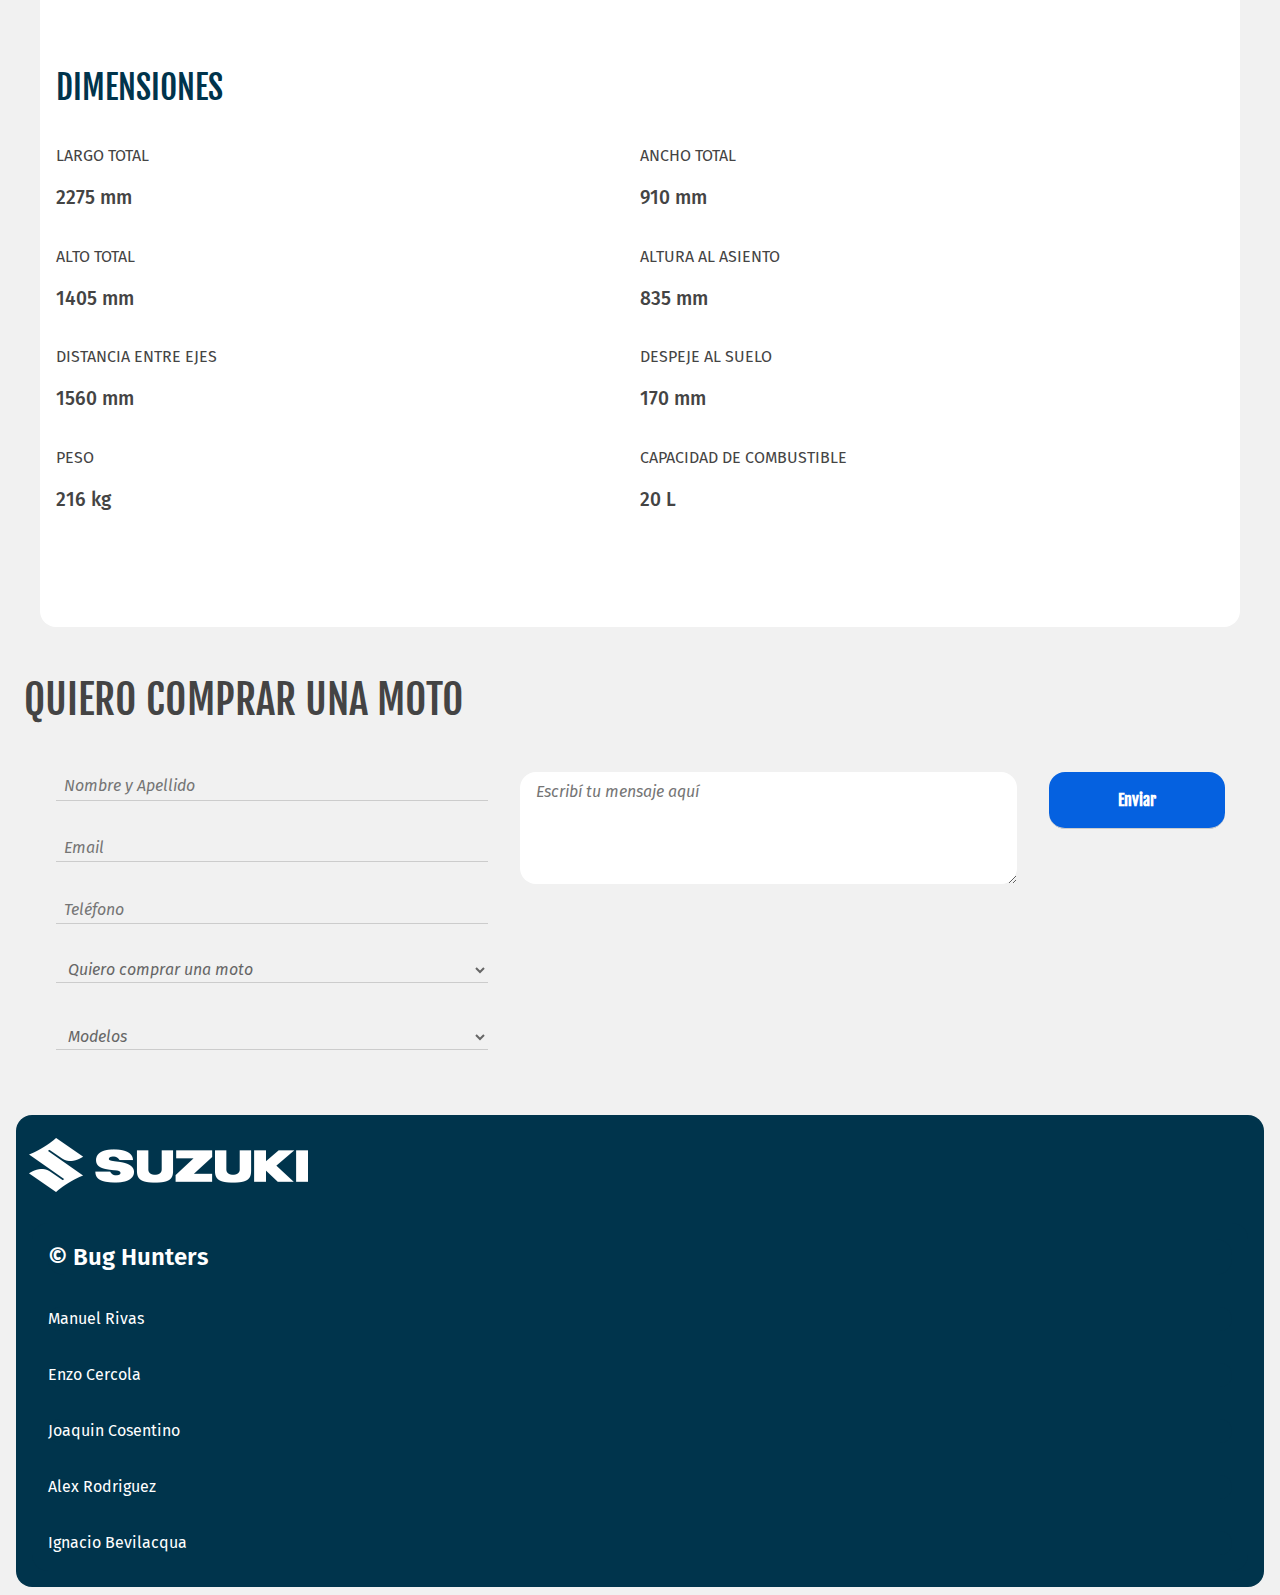
==== commit c3a7d641: "app casi terminada" ====
--- a/index.html
+++ b/index.html
@@ -24,14 +24,16 @@
                     <a href="index.html"><img class="logo_susuki" src="./archivos/Suzuki_logo_2.svg.png"></a>
                 </div>
                 <div id="menu" class="contenedor_icono_menu">
-                    <img class="contenedor_icono_menu" src="./archivos/icono_menu.svg" alt="menu">
+                    <img id='contenedor_icono_menu' class="contenedor_icono_menu" src="./archivos/icono_menu.svg" alt="menu">
+                    <img id='contenedor_icono_cerrar' class="contenedor_icono_cerrar" src="./archivos/icono_cerrar.svg" alt="menu">
+
                 </div>
             </div>
             
             <ul class="contenedor_links">                
-                <li class="li_titulo"><a href="./links/contacto.html">contacto</a></li>
-                <li class="li_titulo"><a href="./links/contenido.html">contenido</a></li>
-                <li class="li_titulo"><a href="./links/buscador.html">buscador</a></li>
+                <li class="li_titulo"><a href="./links/contacto.html">Contacto</a></li>
+                <li class="li_titulo"><a href="./links/contenido.html">Contenido</a></li>
+                <li class="li_titulo"><a href="./links/mas_informacion.html">Mas informacion</a></li>
             </ul>
         </div>
 
@@ -92,7 +94,7 @@
             
             <div class="div-descripciones">
                 <h2 class="eslogan">ADVENTURE IN ALL DIRECTIONS</h2>
-                <p>Sobre asfalto, tierra, ruta o ciudad la aventura nunca se
+                <p class="p-eslogan">Sobre asfalto, tierra, ruta o ciudad la aventura nunca se
                     acaba. De la costa a la montaña. De la calle a la autopista. 
                     Cada recorrido es una escapada hacia la libertad.
                     Ve a cualquier sitio. Ve más allá. Con la V-Strom 650XT,
@@ -112,8 +114,8 @@
         
             <div>
                 <div class="div-ficha-tecnica">
-                    <div class="titulo-blue-pequeño">FICHA TÉCNICA</div>
-                    <a href=""><img class="icono_documento" src="./archivos/documento_icono.svg" alt=""></a>
+                    <div class="titulo-blue-pequeño" id="ficha-tecnica">FICHA TÉCNICA</div>
+                    <a href="https://suzukimotosarg.com.ar/wp-content/uploads/2021/09/Ficha-tecnica-VSTROM-650-XT-1.pdf"><img class="icono_documento" src="./archivos/documento_icono.svg" alt=""></a>
                 </div>
 
                 <div class="tabla-caracteristicas">
@@ -193,7 +195,7 @@
                         </div>
                         <div>
                             <div>SUSPENSIÓN TRASERA</div>
-                            <div class="p-caracteristicas">Monoamortiguador progresivo con precarga regulable</div>
+                            <div class="p-caracteristicas">Mono-amortiguador progresivo con precarga regulable</div>
                         </div>
                         <div>
                             <div>FRENO DELANTERO</div>
@@ -304,7 +306,7 @@
 
     <footer>
         <div>
-            <img src="https://suzukimotosarg.com.ar/wp-content/themes/suzuki/assets/img/logo-footer.png">
+            <img src="./archivos/logo-footer.png">
             <div>
                 <div class="nombre_grupo">© Bug Hunters</div>
                 <div>Manuel Rivas</div>
--- a/src/styles.css
+++ b/src/styles.css
@@ -15,7 +15,7 @@
     background-color: white;
     position: fixed;
     width: calc(100% - 3rem);
-    top: -83vh;
+    top: -83dvh;
     padding: 1rem;
     z-index: 1;
     border-top-left-radius: 0;
@@ -76,6 +76,11 @@
     height: 2.5rem
 }
 
+.contenedor_icono_cerrar{
+    height: 2.5rem;
+    display: none;
+}
+
 .div_logo_menu{
     
     width: 100%;
@@ -103,6 +108,7 @@
     border-bottom-left-radius: 0;
     border-bottom-right-radius: 0;
     width: 100%;
+    margin-bottom: 1rem;
 }
 
 
@@ -233,6 +239,12 @@
     font-family: "Oswald", "Fjalla One", "Raleway", sans-serif;
 }
 
+.p-eslogan{
+    
+    text-align: justify; /* Justifica el texto */    
+    
+}
+
 .container-descripciones{
     padding: 2rem;
 }
@@ -267,6 +279,11 @@
     font-size: calc(1.325rem + .9vw);
     font-family: "Oswald", "Fjalla One", "Raleway", sans-serif;
     margin-bottom: 2rem;
+}
+
+#ficha-tecnica{
+
+margin: 0;
 }
 
 .icono_documento{
@@ -388,8 +405,7 @@
 footer div {
     background-color: #00344c;
     margin: 1rem;
-    border-top-left-radius: 1rem;
-    border-top-right-radius: 1rem;
+    border-radius: 1rem;
 }
 
 footer div img{
@@ -413,4 +429,15 @@
     
     font-size: 1.5rem;
     font-weight: 600;
+}
+
+
+.div_pagina_en_construccion{
+    display: flex;
+    align-items: center;
+    flex-direction: column;
+}
+
+.div_pagina_en_construccion a h2{
+    color: #00344c;
 }